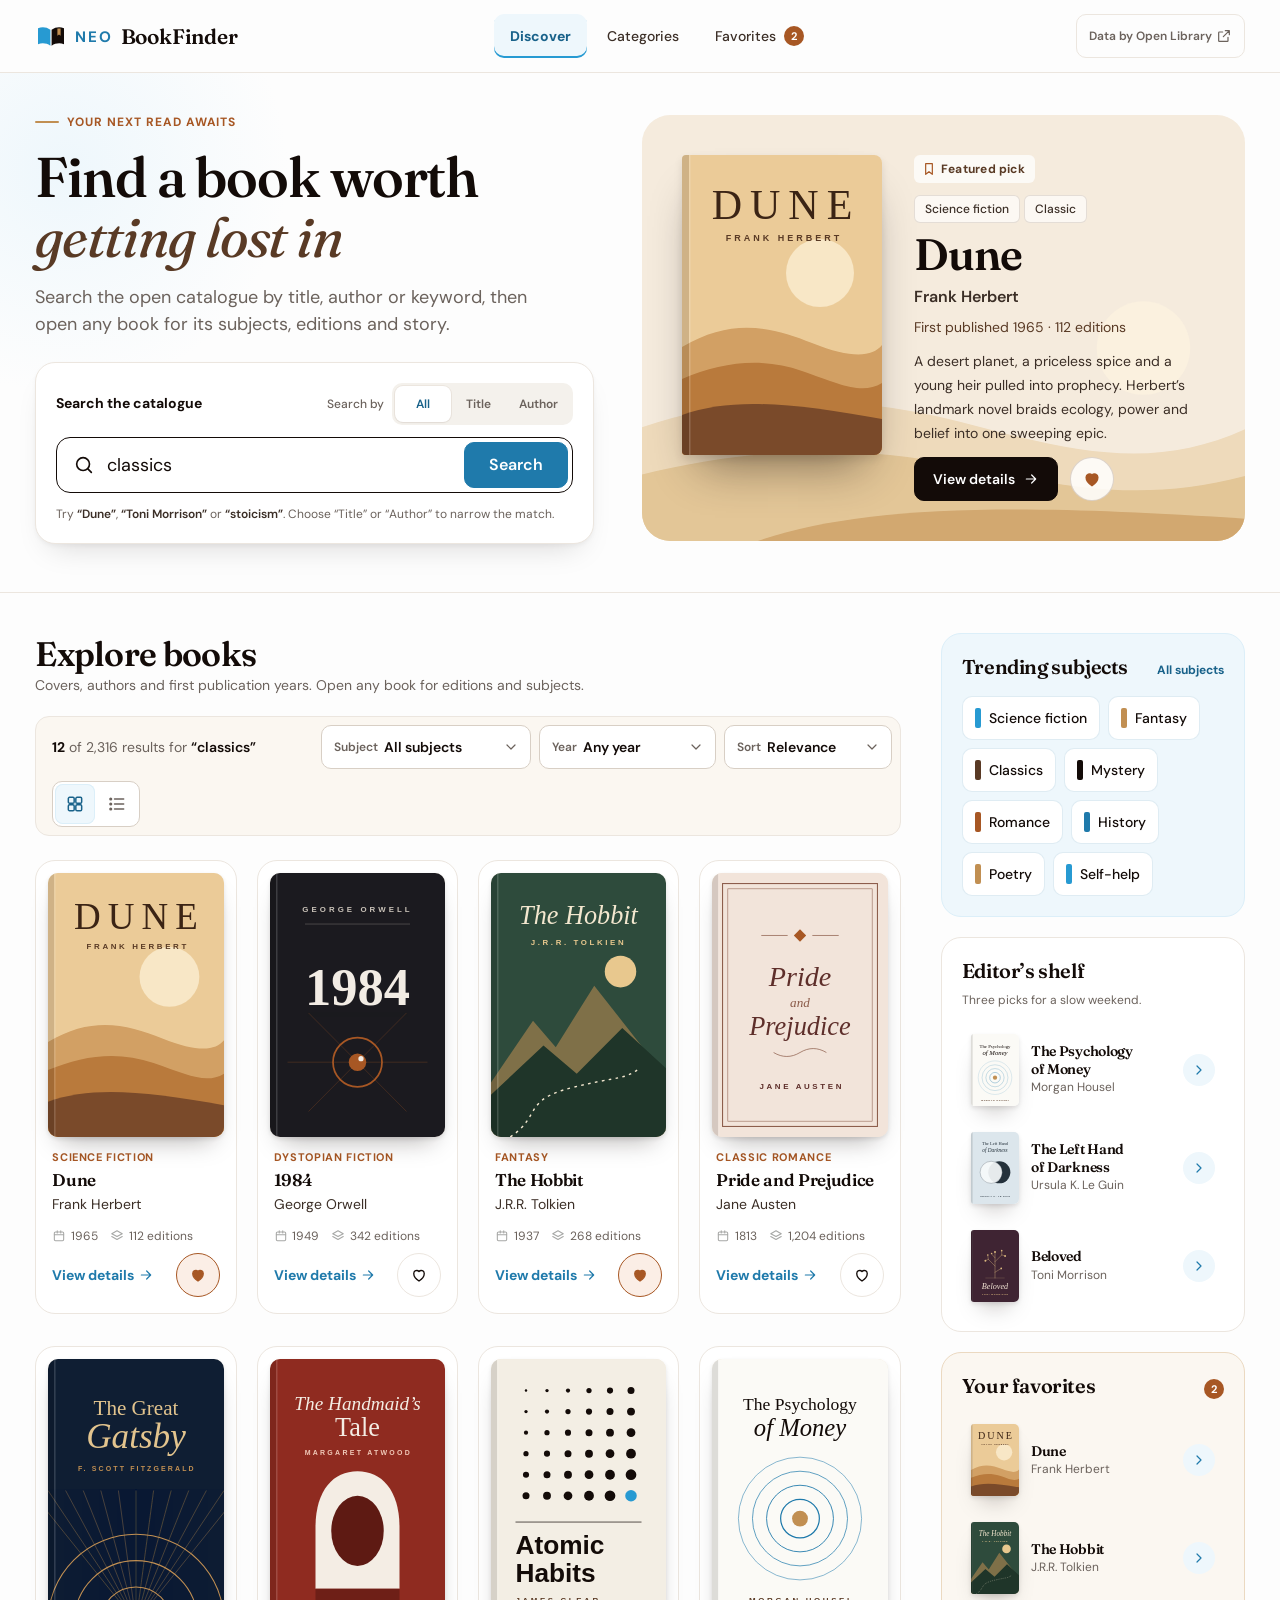
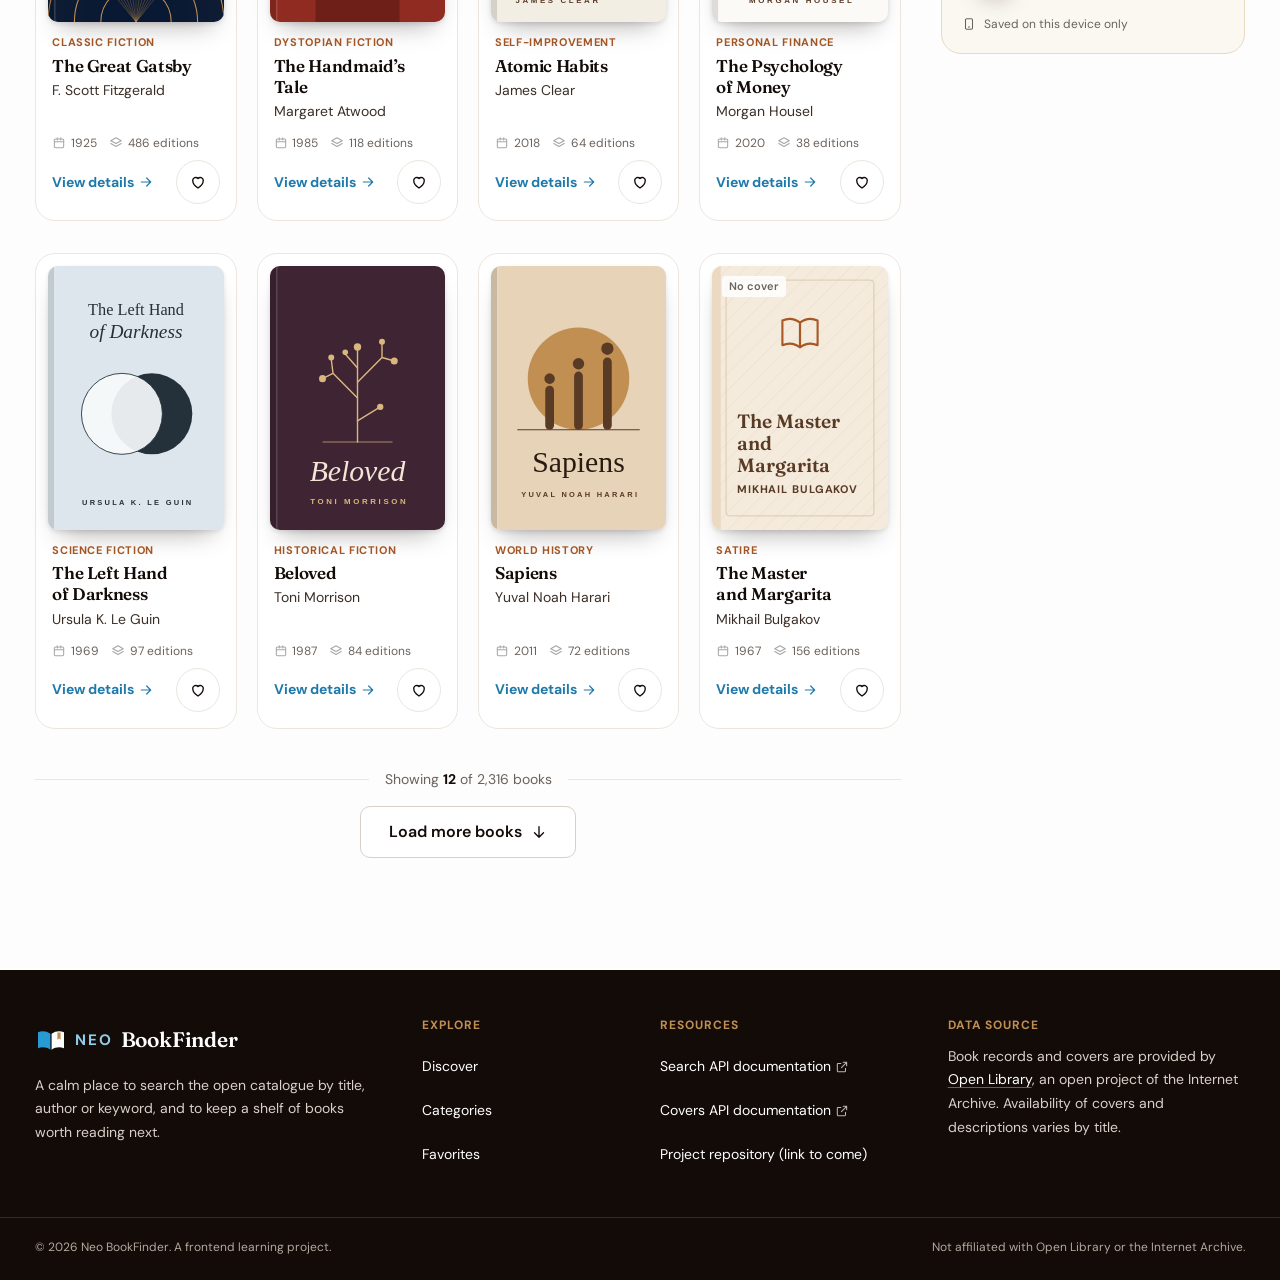
==== index.html @ 9b79792b "Add Phase 1 static UI: pages, design system and assets" ====
<!DOCTYPE html>
<html lang="en">
<head>
  <meta charset="utf-8">
  <meta name="viewport" content="width=device-width, initial-scale=1">
  <title>Neo BookFinder — Discover your next book</title>
  <meta name="description" content="Search the Open Library catalogue by title, author or keyword and explore book details, subjects and editions.">
  <meta name="theme-color" content="#FDFDFD">
  <link rel="icon" href="assets/favicon.svg" type="image/svg+xml">
  <link rel="preconnect" href="https://fonts.googleapis.com">
  <link rel="preconnect" href="https://fonts.gstatic.com" crossorigin>
  <link rel="stylesheet" href="https://fonts.googleapis.com/css2?family=DM+Sans:ital,opsz,wght@0,9..40,400..700;1,9..40,400&amp;family=Fraunces:ital,opsz,wght@0,9..144,400..700;1,9..144,400..600&amp;display=swap">
  <link rel="stylesheet" href="css/styles.css">
</head>
<body>
  <a class="skip-link" href="#main">Skip to main content</a>

  <header class="site-header">
    <div class="container site-header__inner">
      <a class="brand" href="index.html">
        <img class="brand__mark" src="assets/logo-mark.svg" alt="" width="32" height="32">
        <span class="brand__name"><span class="brand__neo">Neo</span> BookFinder</span>
      </a>
      <nav class="site-nav" aria-label="Primary">
        <ul class="site-nav__list" role="list">
          <li><a class="site-nav__link" href="index.html#discover" aria-current="page">Discover</a></li>
          <li><a class="site-nav__link" href="index.html#categories">Categories</a></li>
          <li><a class="site-nav__link" href="index.html#favorites">Favorites <span class="count-badge" aria-label="2 saved">2</span></a></li>
        </ul>
      </nav>
      <a class="header-link" href="https://openlibrary.org/" rel="noopener">
        <span class="header-link__short">Open Library</span><span class="header-link__long">Data by Open Library</span>
        <svg class="icon icon--sm" viewBox="0 0 24 24" aria-hidden="true" focusable="false"><path d="M14 4h6v6M20 4l-9 9"/><path d="M18 14v5a1 1 0 0 1-1 1H5a1 1 0 0 1-1-1V7a1 1 0 0 1 1-1h5"/></svg>
      </a>
    </div>
  </header>

  <main id="main">
    <!-- Hero: intro + SearchBar (left) and featured book (right) -->
    <section class="hero" aria-labelledby="hero-title">
      <div class="container hero__grid">
        <div class="hero__intro">
          <p class="eyebrow">Your next read awaits</p>
          <h1 class="hero__title" id="hero-title">Find a book worth <em>getting lost in</em></h1>
          <p class="hero__lede">Search the open catalogue by title, author or keyword, then open any book for its subjects, editions and story.</p>
        <!-- SearchBar · Phase 2: wrap in <form id="search-form"> and make the button type="submit" -->
        <div class="search" role="search" aria-label="Search books" id="search" data-component="search-bar">
          <div class="search__top">
            <label class="search__label" for="search-input">Search the catalogue</label>
            <fieldset class="segmented">
              <legend class="segmented__legend">Search by</legend>
              <div class="segmented__track">
                <input class="segmented__input" type="radio" id="search-mode-all" name="search-mode" value="all" checked><label class="segmented__option" for="search-mode-all">All</label>
                <input class="segmented__input" type="radio" id="search-mode-title" name="search-mode" value="title"><label class="segmented__option" for="search-mode-title">Title</label>
                <input class="segmented__input" type="radio" id="search-mode-author" name="search-mode" value="author"><label class="segmented__option" for="search-mode-author">Author</label>
              </div>
            </fieldset>
          </div>
          <div class="search__field">
            <div class="search__control">
              <svg class="search__icon icon" viewBox="0 0 24 24" aria-hidden="true" focusable="false"><circle cx="11" cy="11" r="7"/><path d="m20 20-3.5-3.5"/></svg>
              <input class="search__input" id="search-input" name="q" type="search" placeholder="Title, author or keyword" autocomplete="off" spellcheck="false" aria-describedby="search-help" value="classics">
            </div>
            <button class="btn btn--primary search__submit" id="search-button" type="button">Search</button>
          </div>
          <p class="search__help" id="search-help">Try <strong>“Dune”</strong>, <strong>“Toni Morrison”</strong> or <strong>“stoicism”</strong>. Choose “Title” or “Author” to narrow the match.</p>
        </div>
        </div>

        <article class="featured" aria-labelledby="featured-title">
          <div class="featured__art" aria-hidden="true"></div>
          <p class="featured__badge"><svg class="icon icon--sm" viewBox="0 0 24 24" aria-hidden="true" focusable="false"><path d="M7 4h10v16l-5-4-5 4z"/></svg>Featured pick</p>
          <div class="featured__cover">
            <img src="assets/covers/dune.svg" alt="Cover of Dune by Frank Herbert" width="200" height="300">
          </div>
          <div class="featured__head">
            <ul class="featured__tags" role="list" aria-label="Genres">
              <li class="tag">Science fiction</li>
              <li class="tag">Classic</li>
            </ul>
            <h2 class="featured__title" id="featured-title">Dune</h2>
            <p class="featured__author">Frank Herbert</p>
            <p class="featured__meta">First published 1965 · 112 editions</p>
          </div>
          <p class="featured__desc">A desert planet, a priceless spice and a young heir pulled into prophecy. Herbert’s landmark novel braids ecology, power and belief into one sweeping epic.</p>
          <div class="featured__actions">
            <a class="btn btn--dark" href="book-detail.html">View details<span class="visually-hidden">: Dune</span><svg class="icon icon--sm" viewBox="0 0 24 24" aria-hidden="true" focusable="false"><path d="M5 12h14M13 6l6 6-6 6"/></svg></a>
            <button class="icon-btn fav-btn" type="button" aria-pressed="true" aria-label="Save Dune to favorites"><svg class="icon" viewBox="0 0 24 24" aria-hidden="true" focusable="false"><path d="M12 20s-7-4.35-7-10a4 4 0 0 1 7-2.65A4 4 0 0 1 19 10c0 5.65-7 10-7 10z"/></svg></button>
          </div>
        </article>
      </div>
    </section>

    <!-- Discovery: ResultsGrid (main) + secondary panels (aside). Content below is static sample data. -->
    <section class="discover section" id="discover" aria-labelledby="results-title">
      <div class="container discover__layout">
        <div class="discover__main" id="results">
          <div class="section-head">
            <div>
              <h2 class="section-head__title" id="results-title">Explore books</h2>
              <p class="section-head__sub">Covers, authors and first publication years. Open any book for editions and subjects.</p>
            </div>
          </div>
        <div class="toolbar" role="group" aria-label="Refine results">
          <p class="toolbar__count" id="results-count"><strong>12</strong> of 2,316 results for <q>classics</q></p>
          <div class="toolbar__controls">
            <div class="select select--subject">
              <label class="select__label" for="results-subject">Subject</label>
              <select id="results-subject" name="subject">
                <option selected>All subjects</option>
                <option>Fiction</option>
                <option>Science fiction</option>
                <option>Fantasy</option>
                <option>Classics</option>
                <option>History</option>
                <option>Self-improvement</option>
              </select>
              <svg class="select__chevron icon" viewBox="0 0 24 24" aria-hidden="true" focusable="false"><path d="m6 9 6 6 6-6"/></svg>
            </div>
            <div class="select select--year">
              <label class="select__label" for="results-year">Year</label>
              <select id="results-year" name="year">
                <option selected>Any year</option>
                <option>Before 1900</option>
                <option>1900–1949</option>
                <option>1950–1999</option>
                <option>2000 onwards</option>
              </select>
              <svg class="select__chevron icon" viewBox="0 0 24 24" aria-hidden="true" focusable="false"><path d="m6 9 6 6 6-6"/></svg>
            </div>
            <div class="select select--sort">
              <label class="select__label" for="results-sort">Sort</label>
              <select id="results-sort" name="sort">
                <option selected>Relevance</option>
                <option>Newest first</option>
                <option>Oldest first</option>
                <option>Title A–Z</option>
                <option>Most editions</option>
              </select>
              <svg class="select__chevron icon" viewBox="0 0 24 24" aria-hidden="true" focusable="false"><path d="m6 9 6 6 6-6"/></svg>
            </div>
          </div>
          <div class="view-toggle" role="group" aria-label="Result layout">
            <button class="icon-btn" type="button" aria-pressed="true" aria-label="Grid view"><svg class="icon" viewBox="0 0 24 24" aria-hidden="true" focusable="false"><rect x="4" y="4" width="7" height="7" rx="1.5"/><rect x="13" y="4" width="7" height="7" rx="1.5"/><rect x="4" y="13" width="7" height="7" rx="1.5"/><rect x="13" y="13" width="7" height="7" rx="1.5"/></svg></button>
            <button class="icon-btn" type="button" aria-pressed="false" aria-label="List view"><svg class="icon" viewBox="0 0 24 24" aria-hidden="true" focusable="false"><path d="M9 6h11M9 12h11M9 18h11"/><circle cx="4.5" cy="6" r="1"/><circle cx="4.5" cy="12" r="1"/><circle cx="4.5" cy="18" r="1"/></svg></button>
          </div>
        </div>
          <p class="visually-hidden" id="results-status" role="status" aria-live="polite"></p>
          <ul class="book-grid" id="results-grid" role="list" aria-labelledby="results-title">
          <li>
            <article class="book-card" aria-labelledby="book-dune-title">
              <div class="book-card__cover">
                <img src="assets/covers/dune.svg" alt="Cover of Dune by Frank Herbert" width="200" height="300" loading="lazy" decoding="async">
              </div>
              <div class="book-card__body">
                <p class="book-card__subject">Science fiction</p>
                <h3 class="book-card__title" id="book-dune-title">Dune</h3>
                <p class="book-card__author">Frank Herbert</p>
                <dl class="book-card__meta">
                  <div><dt class="visually-hidden">First published</dt><dd><svg class="icon" viewBox="0 0 24 24" aria-hidden="true" focusable="false"><rect x="4" y="5" width="16" height="15" rx="2"/><path d="M4 10h16M9 3v4M15 3v4"/></svg>1965</dd></div>
                  <div><dt class="visually-hidden">Editions</dt><dd><svg class="icon" viewBox="0 0 24 24" aria-hidden="true" focusable="false"><path d="m12 3 9 5-9 5-9-5 9-5z"/><path d="m3 13 9 5 9-5"/></svg>112 editions</dd></div>
                </dl>
                <div class="book-card__actions">
                  <a class="book-card__link" href="book-detail.html">View details<span class="visually-hidden">: Dune</span><svg class="icon" viewBox="0 0 24 24" aria-hidden="true" focusable="false"><path d="M5 12h14M13 6l6 6-6 6"/></svg></a>
                  <button class="icon-btn fav-btn book-card__fav" type="button" aria-pressed="true" aria-label="Save Dune to favorites"><svg class="icon" viewBox="0 0 24 24" aria-hidden="true" focusable="false"><path d="M12 20s-7-4.35-7-10a4 4 0 0 1 7-2.65A4 4 0 0 1 19 10c0 5.65-7 10-7 10z"/></svg></button>
                </div>
              </div>
            </article>
          </li>
          <li>
            <article class="book-card" aria-labelledby="book-1984-title">
              <div class="book-card__cover">
                <img src="assets/covers/1984.svg" alt="Cover of 1984 by George Orwell" width="200" height="300" loading="lazy" decoding="async">
              </div>
              <div class="book-card__body">
                <p class="book-card__subject">Dystopian fiction</p>
                <h3 class="book-card__title" id="book-1984-title">1984</h3>
                <p class="book-card__author">George Orwell</p>
                <dl class="book-card__meta">
                  <div><dt class="visually-hidden">First published</dt><dd><svg class="icon" viewBox="0 0 24 24" aria-hidden="true" focusable="false"><rect x="4" y="5" width="16" height="15" rx="2"/><path d="M4 10h16M9 3v4M15 3v4"/></svg>1949</dd></div>
                  <div><dt class="visually-hidden">Editions</dt><dd><svg class="icon" viewBox="0 0 24 24" aria-hidden="true" focusable="false"><path d="m12 3 9 5-9 5-9-5 9-5z"/><path d="m3 13 9 5 9-5"/></svg>342 editions</dd></div>
                </dl>
                <div class="book-card__actions">
                  <a class="book-card__link" href="book-detail.html">View details<span class="visually-hidden">: 1984</span><svg class="icon" viewBox="0 0 24 24" aria-hidden="true" focusable="false"><path d="M5 12h14M13 6l6 6-6 6"/></svg></a>
                  <button class="icon-btn fav-btn book-card__fav" type="button" aria-pressed="false" aria-label="Save 1984 to favorites"><svg class="icon" viewBox="0 0 24 24" aria-hidden="true" focusable="false"><path d="M12 20s-7-4.35-7-10a4 4 0 0 1 7-2.65A4 4 0 0 1 19 10c0 5.65-7 10-7 10z"/></svg></button>
                </div>
              </div>
            </article>
          </li>
          <li>
            <article class="book-card" aria-labelledby="book-the-hobbit-title">
              <div class="book-card__cover">
                <img src="assets/covers/the-hobbit.svg" alt="Cover of The Hobbit by J.R.R. Tolkien" width="200" height="300" loading="lazy" decoding="async">
              </div>
              <div class="book-card__body">
                <p class="book-card__subject">Fantasy</p>
                <h3 class="book-card__title" id="book-the-hobbit-title">The Hobbit</h3>
                <p class="book-card__author">J.R.R. Tolkien</p>
                <dl class="book-card__meta">
                  <div><dt class="visually-hidden">First published</dt><dd><svg class="icon" viewBox="0 0 24 24" aria-hidden="true" focusable="false"><rect x="4" y="5" width="16" height="15" rx="2"/><path d="M4 10h16M9 3v4M15 3v4"/></svg>1937</dd></div>
                  <div><dt class="visually-hidden">Editions</dt><dd><svg class="icon" viewBox="0 0 24 24" aria-hidden="true" focusable="false"><path d="m12 3 9 5-9 5-9-5 9-5z"/><path d="m3 13 9 5 9-5"/></svg>268 editions</dd></div>
                </dl>
                <div class="book-card__actions">
                  <a class="book-card__link" href="book-detail.html">View details<span class="visually-hidden">: The Hobbit</span><svg class="icon" viewBox="0 0 24 24" aria-hidden="true" focusable="false"><path d="M5 12h14M13 6l6 6-6 6"/></svg></a>
                  <button class="icon-btn fav-btn book-card__fav" type="button" aria-pressed="true" aria-label="Save The Hobbit to favorites"><svg class="icon" viewBox="0 0 24 24" aria-hidden="true" focusable="false"><path d="M12 20s-7-4.35-7-10a4 4 0 0 1 7-2.65A4 4 0 0 1 19 10c0 5.65-7 10-7 10z"/></svg></button>
                </div>
              </div>
            </article>
          </li>
          <li>
            <article class="book-card" aria-labelledby="book-pride-and-prejudice-title">
              <div class="book-card__cover">
                <img src="assets/covers/pride-and-prejudice.svg" alt="Cover of Pride and Prejudice by Jane Austen" width="200" height="300" loading="lazy" decoding="async">
              </div>
              <div class="book-card__body">
                <p class="book-card__subject">Classic romance</p>
                <h3 class="book-card__title" id="book-pride-and-prejudice-title">Pride and Prejudice</h3>
                <p class="book-card__author">Jane Austen</p>
                <dl class="book-card__meta">
                  <div><dt class="visually-hidden">First published</dt><dd><svg class="icon" viewBox="0 0 24 24" aria-hidden="true" focusable="false"><rect x="4" y="5" width="16" height="15" rx="2"/><path d="M4 10h16M9 3v4M15 3v4"/></svg>1813</dd></div>
                  <div><dt class="visually-hidden">Editions</dt><dd><svg class="icon" viewBox="0 0 24 24" aria-hidden="true" focusable="false"><path d="m12 3 9 5-9 5-9-5 9-5z"/><path d="m3 13 9 5 9-5"/></svg>1,204 editions</dd></div>
                </dl>
                <div class="book-card__actions">
                  <a class="book-card__link" href="book-detail.html">View details<span class="visually-hidden">: Pride and Prejudice</span><svg class="icon" viewBox="0 0 24 24" aria-hidden="true" focusable="false"><path d="M5 12h14M13 6l6 6-6 6"/></svg></a>
                  <button class="icon-btn fav-btn book-card__fav" type="button" aria-pressed="false" aria-label="Save Pride and Prejudice to favorites"><svg class="icon" viewBox="0 0 24 24" aria-hidden="true" focusable="false"><path d="M12 20s-7-4.35-7-10a4 4 0 0 1 7-2.65A4 4 0 0 1 19 10c0 5.65-7 10-7 10z"/></svg></button>
                </div>
              </div>
            </article>
          </li>
          <li>
            <article class="book-card" aria-labelledby="book-the-great-gatsby-title">
              <div class="book-card__cover">
                <img src="assets/covers/the-great-gatsby.svg" alt="Cover of The Great Gatsby by F. Scott Fitzgerald" width="200" height="300" loading="lazy" decoding="async">
              </div>
              <div class="book-card__body">
                <p class="book-card__subject">Classic fiction</p>
                <h3 class="book-card__title" id="book-the-great-gatsby-title">The Great Gatsby</h3>
                <p class="book-card__author">F. Scott Fitzgerald</p>
                <dl class="book-card__meta">
                  <div><dt class="visually-hidden">First published</dt><dd><svg class="icon" viewBox="0 0 24 24" aria-hidden="true" focusable="false"><rect x="4" y="5" width="16" height="15" rx="2"/><path d="M4 10h16M9 3v4M15 3v4"/></svg>1925</dd></div>
                  <div><dt class="visually-hidden">Editions</dt><dd><svg class="icon" viewBox="0 0 24 24" aria-hidden="true" focusable="false"><path d="m12 3 9 5-9 5-9-5 9-5z"/><path d="m3 13 9 5 9-5"/></svg>486 editions</dd></div>
                </dl>
                <div class="book-card__actions">
                  <a class="book-card__link" href="book-detail.html">View details<span class="visually-hidden">: The Great Gatsby</span><svg class="icon" viewBox="0 0 24 24" aria-hidden="true" focusable="false"><path d="M5 12h14M13 6l6 6-6 6"/></svg></a>
                  <button class="icon-btn fav-btn book-card__fav" type="button" aria-pressed="false" aria-label="Save The Great Gatsby to favorites"><svg class="icon" viewBox="0 0 24 24" aria-hidden="true" focusable="false"><path d="M12 20s-7-4.35-7-10a4 4 0 0 1 7-2.65A4 4 0 0 1 19 10c0 5.65-7 10-7 10z"/></svg></button>
                </div>
              </div>
            </article>
          </li>
          <li>
            <article class="book-card" aria-labelledby="book-the-handmaids-tale-title">
              <div class="book-card__cover">
                <img src="assets/covers/the-handmaids-tale.svg" alt="Cover of The Handmaid’s Tale by Margaret Atwood" width="200" height="300" loading="lazy" decoding="async">
              </div>
              <div class="book-card__body">
                <p class="book-card__subject">Dystopian fiction</p>
                <h3 class="book-card__title" id="book-the-handmaids-tale-title">The Handmaid’s Tale</h3>
                <p class="book-card__author">Margaret Atwood</p>
                <dl class="book-card__meta">
                  <div><dt class="visually-hidden">First published</dt><dd><svg class="icon" viewBox="0 0 24 24" aria-hidden="true" focusable="false"><rect x="4" y="5" width="16" height="15" rx="2"/><path d="M4 10h16M9 3v4M15 3v4"/></svg>1985</dd></div>
                  <div><dt class="visually-hidden">Editions</dt><dd><svg class="icon" viewBox="0 0 24 24" aria-hidden="true" focusable="false"><path d="m12 3 9 5-9 5-9-5 9-5z"/><path d="m3 13 9 5 9-5"/></svg>118 editions</dd></div>
                </dl>
                <div class="book-card__actions">
                  <a class="book-card__link" href="book-detail.html">View details<span class="visually-hidden">: The Handmaid’s Tale</span><svg class="icon" viewBox="0 0 24 24" aria-hidden="true" focusable="false"><path d="M5 12h14M13 6l6 6-6 6"/></svg></a>
                  <button class="icon-btn fav-btn book-card__fav" type="button" aria-pressed="false" aria-label="Save The Handmaid’s Tale to favorites"><svg class="icon" viewBox="0 0 24 24" aria-hidden="true" focusable="false"><path d="M12 20s-7-4.35-7-10a4 4 0 0 1 7-2.65A4 4 0 0 1 19 10c0 5.65-7 10-7 10z"/></svg></button>
                </div>
              </div>
            </article>
          </li>
          <li>
            <article class="book-card" aria-labelledby="book-atomic-habits-title">
              <div class="book-card__cover">
                <img src="assets/covers/atomic-habits.svg" alt="Cover of Atomic Habits by James Clear" width="200" height="300" loading="lazy" decoding="async">
              </div>
              <div class="book-card__body">
                <p class="book-card__subject">Self-improvement</p>
                <h3 class="book-card__title" id="book-atomic-habits-title">Atomic Habits</h3>
                <p class="book-card__author">James Clear</p>
                <dl class="book-card__meta">
                  <div><dt class="visually-hidden">First published</dt><dd><svg class="icon" viewBox="0 0 24 24" aria-hidden="true" focusable="false"><rect x="4" y="5" width="16" height="15" rx="2"/><path d="M4 10h16M9 3v4M15 3v4"/></svg>2018</dd></div>
                  <div><dt class="visually-hidden">Editions</dt><dd><svg class="icon" viewBox="0 0 24 24" aria-hidden="true" focusable="false"><path d="m12 3 9 5-9 5-9-5 9-5z"/><path d="m3 13 9 5 9-5"/></svg>64 editions</dd></div>
                </dl>
                <div class="book-card__actions">
                  <a class="book-card__link" href="book-detail.html">View details<span class="visually-hidden">: Atomic Habits</span><svg class="icon" viewBox="0 0 24 24" aria-hidden="true" focusable="false"><path d="M5 12h14M13 6l6 6-6 6"/></svg></a>
                  <button class="icon-btn fav-btn book-card__fav" type="button" aria-pressed="false" aria-label="Save Atomic Habits to favorites"><svg class="icon" viewBox="0 0 24 24" aria-hidden="true" focusable="false"><path d="M12 20s-7-4.35-7-10a4 4 0 0 1 7-2.65A4 4 0 0 1 19 10c0 5.65-7 10-7 10z"/></svg></button>
                </div>
              </div>
            </article>
          </li>
          <li>
            <article class="book-card" aria-labelledby="book-the-psychology-of-money-title">
              <div class="book-card__cover">
                <img src="assets/covers/the-psychology-of-money.svg" alt="Cover of The Psychology of Money by Morgan Housel" width="200" height="300" loading="lazy" decoding="async">
              </div>
              <div class="book-card__body">
                <p class="book-card__subject">Personal finance</p>
                <h3 class="book-card__title" id="book-the-psychology-of-money-title">The Psychology of Money</h3>
                <p class="book-card__author">Morgan Housel</p>
                <dl class="book-card__meta">
                  <div><dt class="visually-hidden">First published</dt><dd><svg class="icon" viewBox="0 0 24 24" aria-hidden="true" focusable="false"><rect x="4" y="5" width="16" height="15" rx="2"/><path d="M4 10h16M9 3v4M15 3v4"/></svg>2020</dd></div>
                  <div><dt class="visually-hidden">Editions</dt><dd><svg class="icon" viewBox="0 0 24 24" aria-hidden="true" focusable="false"><path d="m12 3 9 5-9 5-9-5 9-5z"/><path d="m3 13 9 5 9-5"/></svg>38 editions</dd></div>
                </dl>
                <div class="book-card__actions">
                  <a class="book-card__link" href="book-detail.html">View details<span class="visually-hidden">: The Psychology of Money</span><svg class="icon" viewBox="0 0 24 24" aria-hidden="true" focusable="false"><path d="M5 12h14M13 6l6 6-6 6"/></svg></a>
                  <button class="icon-btn fav-btn book-card__fav" type="button" aria-pressed="false" aria-label="Save The Psychology of Money to favorites"><svg class="icon" viewBox="0 0 24 24" aria-hidden="true" focusable="false"><path d="M12 20s-7-4.35-7-10a4 4 0 0 1 7-2.65A4 4 0 0 1 19 10c0 5.65-7 10-7 10z"/></svg></button>
                </div>
              </div>
            </article>
          </li>
          <li>
            <article class="book-card" aria-labelledby="book-the-left-hand-of-darkness-title">
              <div class="book-card__cover">
                <img src="assets/covers/the-left-hand-of-darkness.svg" alt="Cover of The Left Hand of Darkness by Ursula K. Le Guin" width="200" height="300" loading="lazy" decoding="async">
              </div>
              <div class="book-card__body">
                <p class="book-card__subject">Science fiction</p>
                <h3 class="book-card__title" id="book-the-left-hand-of-darkness-title">The Left Hand of Darkness</h3>
                <p class="book-card__author">Ursula K. Le Guin</p>
                <dl class="book-card__meta">
                  <div><dt class="visually-hidden">First published</dt><dd><svg class="icon" viewBox="0 0 24 24" aria-hidden="true" focusable="false"><rect x="4" y="5" width="16" height="15" rx="2"/><path d="M4 10h16M9 3v4M15 3v4"/></svg>1969</dd></div>
                  <div><dt class="visually-hidden">Editions</dt><dd><svg class="icon" viewBox="0 0 24 24" aria-hidden="true" focusable="false"><path d="m12 3 9 5-9 5-9-5 9-5z"/><path d="m3 13 9 5 9-5"/></svg>97 editions</dd></div>
                </dl>
                <div class="book-card__actions">
                  <a class="book-card__link" href="book-detail.html">View details<span class="visually-hidden">: The Left Hand of Darkness</span><svg class="icon" viewBox="0 0 24 24" aria-hidden="true" focusable="false"><path d="M5 12h14M13 6l6 6-6 6"/></svg></a>
                  <button class="icon-btn fav-btn book-card__fav" type="button" aria-pressed="false" aria-label="Save The Left Hand of Darkness to favorites"><svg class="icon" viewBox="0 0 24 24" aria-hidden="true" focusable="false"><path d="M12 20s-7-4.35-7-10a4 4 0 0 1 7-2.65A4 4 0 0 1 19 10c0 5.65-7 10-7 10z"/></svg></button>
                </div>
              </div>
            </article>
          </li>
          <li>
            <article class="book-card" aria-labelledby="book-beloved-title">
              <div class="book-card__cover">
                <img src="assets/covers/beloved.svg" alt="Cover of Beloved by Toni Morrison" width="200" height="300" loading="lazy" decoding="async">
              </div>
              <div class="book-card__body">
                <p class="book-card__subject">Historical fiction</p>
                <h3 class="book-card__title" id="book-beloved-title">Beloved</h3>
                <p class="book-card__author">Toni Morrison</p>
                <dl class="book-card__meta">
                  <div><dt class="visually-hidden">First published</dt><dd><svg class="icon" viewBox="0 0 24 24" aria-hidden="true" focusable="false"><rect x="4" y="5" width="16" height="15" rx="2"/><path d="M4 10h16M9 3v4M15 3v4"/></svg>1987</dd></div>
                  <div><dt class="visually-hidden">Editions</dt><dd><svg class="icon" viewBox="0 0 24 24" aria-hidden="true" focusable="false"><path d="m12 3 9 5-9 5-9-5 9-5z"/><path d="m3 13 9 5 9-5"/></svg>84 editions</dd></div>
                </dl>
                <div class="book-card__actions">
                  <a class="book-card__link" href="book-detail.html">View details<span class="visually-hidden">: Beloved</span><svg class="icon" viewBox="0 0 24 24" aria-hidden="true" focusable="false"><path d="M5 12h14M13 6l6 6-6 6"/></svg></a>
                  <button class="icon-btn fav-btn book-card__fav" type="button" aria-pressed="false" aria-label="Save Beloved to favorites"><svg class="icon" viewBox="0 0 24 24" aria-hidden="true" focusable="false"><path d="M12 20s-7-4.35-7-10a4 4 0 0 1 7-2.65A4 4 0 0 1 19 10c0 5.65-7 10-7 10z"/></svg></button>
                </div>
              </div>
            </article>
          </li>
          <li>
            <article class="book-card" aria-labelledby="book-sapiens-title">
              <div class="book-card__cover">
                <img src="assets/covers/sapiens.svg" alt="Cover of Sapiens by Yuval Noah Harari" width="200" height="300" loading="lazy" decoding="async">
              </div>
              <div class="book-card__body">
                <p class="book-card__subject">World history</p>
                <h3 class="book-card__title" id="book-sapiens-title">Sapiens</h3>
                <p class="book-card__author">Yuval Noah Harari</p>
                <dl class="book-card__meta">
                  <div><dt class="visually-hidden">First published</dt><dd><svg class="icon" viewBox="0 0 24 24" aria-hidden="true" focusable="false"><rect x="4" y="5" width="16" height="15" rx="2"/><path d="M4 10h16M9 3v4M15 3v4"/></svg>2011</dd></div>
                  <div><dt class="visually-hidden">Editions</dt><dd><svg class="icon" viewBox="0 0 24 24" aria-hidden="true" focusable="false"><path d="m12 3 9 5-9 5-9-5 9-5z"/><path d="m3 13 9 5 9-5"/></svg>72 editions</dd></div>
                </dl>
                <div class="book-card__actions">
                  <a class="book-card__link" href="book-detail.html">View details<span class="visually-hidden">: Sapiens</span><svg class="icon" viewBox="0 0 24 24" aria-hidden="true" focusable="false"><path d="M5 12h14M13 6l6 6-6 6"/></svg></a>
                  <button class="icon-btn fav-btn book-card__fav" type="button" aria-pressed="false" aria-label="Save Sapiens to favorites"><svg class="icon" viewBox="0 0 24 24" aria-hidden="true" focusable="false"><path d="M12 20s-7-4.35-7-10a4 4 0 0 1 7-2.65A4 4 0 0 1 19 10c0 5.65-7 10-7 10z"/></svg></button>
                </div>
              </div>
            </article>
          </li>
          <li>
            <article class="book-card" aria-labelledby="book-the-master-and-margarita-title">
              <div class="book-card__cover book-card__cover--missing">
                <img src="assets/book-placeholder.svg" alt="No cover available for The Master and Margarita" width="200" height="300" loading="lazy" decoding="async">
                <div class="cover-fallback" aria-hidden="true">
                  <span class="cover-fallback__title">The Master and Margarita</span>
                  <span class="cover-fallback__author">Mikhail Bulgakov</span>
                </div>
                <span class="cover-fallback__note" aria-hidden="true">No cover</span>
              </div>
              <div class="book-card__body">
                <p class="book-card__subject">Satire</p>
                <h3 class="book-card__title" id="book-the-master-and-margarita-title">The Master and Margarita</h3>
                <p class="book-card__author">Mikhail Bulgakov</p>
                <dl class="book-card__meta">
                  <div><dt class="visually-hidden">First published</dt><dd><svg class="icon" viewBox="0 0 24 24" aria-hidden="true" focusable="false"><rect x="4" y="5" width="16" height="15" rx="2"/><path d="M4 10h16M9 3v4M15 3v4"/></svg>1967</dd></div>
                  <div><dt class="visually-hidden">Editions</dt><dd><svg class="icon" viewBox="0 0 24 24" aria-hidden="true" focusable="false"><path d="m12 3 9 5-9 5-9-5 9-5z"/><path d="m3 13 9 5 9-5"/></svg>156 editions</dd></div>
                </dl>
                <div class="book-card__actions">
                  <a class="book-card__link" href="book-detail.html">View details<span class="visually-hidden">: The Master and Margarita</span><svg class="icon" viewBox="0 0 24 24" aria-hidden="true" focusable="false"><path d="M5 12h14M13 6l6 6-6 6"/></svg></a>
                  <button class="icon-btn fav-btn book-card__fav" type="button" aria-pressed="false" aria-label="Save The Master and Margarita to favorites"><svg class="icon" viewBox="0 0 24 24" aria-hidden="true" focusable="false"><path d="M12 20s-7-4.35-7-10a4 4 0 0 1 7-2.65A4 4 0 0 1 19 10c0 5.65-7 10-7 10z"/></svg></button>
                </div>
              </div>
            </article>
          </li>
          </ul>
          <div class="load-more" id="load-more">
            <p class="load-more__count" id="load-more-count"><span>Showing <strong>12</strong> of 2,316 books</span></p>
            <button class="btn btn--lg load-more__btn" id="load-more-button" type="button">
              <span class="btn__label">Load more books</span>
              <svg class="btn__icon icon" viewBox="0 0 24 24" aria-hidden="true" focusable="false"><path d="M12 5v14M6 13l6 6 6-6"/></svg>
              <span class="spinner" aria-hidden="true"></span>
            </button>
          </div>
        </div>

        <aside class="discover__aside" aria-label="More ways to discover">
          <section class="panel panel--blue" id="categories" aria-labelledby="subjects-title">
            <div class="panel__head">
              <h2 class="panel__title" id="subjects-title">Trending subjects</h2>
              <a class="panel__more" href="#discover">All subjects</a>
            </div>
            <ul class="subject-list" role="list">
            <li><a class="subject-link" href="#discover"><span class="subject-link__spine" aria-hidden="true"></span>Science fiction</a></li>
            <li><a class="subject-link subject-link--gold" href="#discover"><span class="subject-link__spine" aria-hidden="true"></span>Fantasy</a></li>
            <li><a class="subject-link subject-link--brown" href="#discover"><span class="subject-link__spine" aria-hidden="true"></span>Classics</a></li>
            <li><a class="subject-link subject-link--ink" href="#discover"><span class="subject-link__spine" aria-hidden="true"></span>Mystery</a></li>
            <li><a class="subject-link subject-link--rust" href="#discover"><span class="subject-link__spine" aria-hidden="true"></span>Romance</a></li>
            <li><a class="subject-link subject-link--deep" href="#discover"><span class="subject-link__spine" aria-hidden="true"></span>History</a></li>
            <li><a class="subject-link subject-link--gold" href="#discover"><span class="subject-link__spine" aria-hidden="true"></span>Poetry</a></li>
            <li><a class="subject-link" href="#discover"><span class="subject-link__spine" aria-hidden="true"></span>Self-help</a></li>
            </ul>
          </section>

          <section class="panel" aria-labelledby="shelf-title">
            <div class="panel__head">
              <h2 class="panel__title" id="shelf-title">Editor’s shelf</h2>
            </div>
            <p class="panel__sub">Three picks for a slow weekend.</p>
            <ul class="shelf-list" role="list">
            <li class="shelf-item">
              <div class="shelf-item__cover"><img src="assets/covers/the-psychology-of-money.svg" alt="" width="48" height="72" loading="lazy"></div>
              <div>
                <h3 class="shelf-item__title"><a href="book-detail.html">The Psychology of Money</a></h3>
                <p class="shelf-item__author">Morgan Housel</p>
              </div>
              <span class="shelf-item__go" aria-hidden="true"><svg class="icon" viewBox="0 0 24 24" aria-hidden="true" focusable="false"><path d="m9 6 6 6-6 6"/></svg></span>
            </li>
            <li class="shelf-item">
              <div class="shelf-item__cover"><img src="assets/covers/the-left-hand-of-darkness.svg" alt="" width="48" height="72" loading="lazy"></div>
              <div>
                <h3 class="shelf-item__title"><a href="book-detail.html">The Left Hand of Darkness</a></h3>
                <p class="shelf-item__author">Ursula K. Le Guin</p>
              </div>
              <span class="shelf-item__go" aria-hidden="true"><svg class="icon" viewBox="0 0 24 24" aria-hidden="true" focusable="false"><path d="m9 6 6 6-6 6"/></svg></span>
            </li>
            <li class="shelf-item">
              <div class="shelf-item__cover"><img src="assets/covers/beloved.svg" alt="" width="48" height="72" loading="lazy"></div>
              <div>
                <h3 class="shelf-item__title"><a href="book-detail.html">Beloved</a></h3>
                <p class="shelf-item__author">Toni Morrison</p>
              </div>
              <span class="shelf-item__go" aria-hidden="true"><svg class="icon" viewBox="0 0 24 24" aria-hidden="true" focusable="false"><path d="m9 6 6 6-6 6"/></svg></span>
            </li>
            </ul>
          </section>

          <section class="panel panel--warm" id="favorites" aria-labelledby="favorites-title">
            <div class="panel__head">
              <h2 class="panel__title" id="favorites-title">Your favorites</h2>
              <span class="count-badge" aria-label="2 saved">2</span>
            </div>
            <ul class="shelf-list" role="list">
            <li class="shelf-item">
              <div class="shelf-item__cover"><img src="assets/covers/dune.svg" alt="" width="48" height="72" loading="lazy"></div>
              <div>
                <h3 class="shelf-item__title"><a href="book-detail.html">Dune</a></h3>
                <p class="shelf-item__author">Frank Herbert</p>
              </div>
              <span class="shelf-item__go" aria-hidden="true"><svg class="icon" viewBox="0 0 24 24" aria-hidden="true" focusable="false"><path d="m9 6 6 6-6 6"/></svg></span>
            </li>
            <li class="shelf-item">
              <div class="shelf-item__cover"><img src="assets/covers/the-hobbit.svg" alt="" width="48" height="72" loading="lazy"></div>
              <div>
                <h3 class="shelf-item__title"><a href="book-detail.html">The Hobbit</a></h3>
                <p class="shelf-item__author">J.R.R. Tolkien</p>
              </div>
              <span class="shelf-item__go" aria-hidden="true"><svg class="icon" viewBox="0 0 24 24" aria-hidden="true" focusable="false"><path d="m9 6 6 6-6 6"/></svg></span>
            </li>
            </ul>
            <p class="panel__note"><svg class="icon" viewBox="0 0 24 24" aria-hidden="true" focusable="false"><rect x="6" y="3" width="12" height="18" rx="2"/><path d="M11 17h2"/></svg>Saved on this device only</p>
          </section>
        </aside>
      </div>
    </section>
  </main>

  <footer class="site-footer">
    <div class="container site-footer__grid">
      <div class="site-footer__brand">
        <a class="brand" href="index.html">
          <img class="brand__mark" src="assets/logo-mark-light.svg" alt="" width="32" height="32">
          <span class="brand__name"><span class="brand__neo">Neo</span> BookFinder</span>
        </a>
        <p class="site-footer__desc">A calm place to search the open catalogue by title, author or keyword, and to keep a shelf of books worth reading next.</p>
      </div>
      <nav aria-labelledby="footer-explore">
        <h2 class="site-footer__heading" id="footer-explore">Explore</h2>
        <ul class="site-footer__links" role="list">
          <li><a href="index.html#discover">Discover</a></li>
          <li><a href="index.html#categories">Categories</a></li>
          <li><a href="index.html#favorites">Favorites</a></li>
        </ul>
      </nav>
      <nav aria-labelledby="footer-resources">
        <h2 class="site-footer__heading" id="footer-resources">Resources</h2>
        <ul class="site-footer__links" role="list">
          <li><a href="https://openlibrary.org/dev/docs/api/search" rel="noopener">Search API documentation <svg class="icon" viewBox="0 0 24 24" aria-hidden="true" focusable="false"><path d="M14 4h6v6M20 4l-9 9"/><path d="M18 14v5a1 1 0 0 1-1 1H5a1 1 0 0 1-1-1V7a1 1 0 0 1 1-1h5"/></svg></a></li>
          <li><a href="https://openlibrary.org/dev/docs/api/covers" rel="noopener">Covers API documentation <svg class="icon" viewBox="0 0 24 24" aria-hidden="true" focusable="false"><path d="M14 4h6v6M20 4l-9 9"/><path d="M18 14v5a1 1 0 0 1-1 1H5a1 1 0 0 1-1-1V7a1 1 0 0 1 1-1h5"/></svg></a></li>
          <li><a href="#" data-placeholder="repository-url">Project repository (link to come)</a></li>
        </ul>
      </nav>
      <div class="site-footer__attr">
        <h2 class="site-footer__heading">Data source</h2>
        <p>Book records and covers are provided by <a href="https://openlibrary.org/" rel="noopener">Open Library</a>, an open project of the Internet Archive. Availability of covers and descriptions varies by title.</p>
      </div>
    </div>
    <div class="container site-footer__bottom">
      <p>&copy; 2026 Neo BookFinder. A frontend learning project.</p>
      <p>Not affiliated with Open Library or the Internet Archive.</p>
    </div>
  </footer>
</body>
</html>
---- css/styles.css ----
/* ==========================================================================
   Neo BookFinder — Phase 1 static UI
   Mobile-first. Breakpoints: 480 / 640 / 768 / 1024 / 1280 (px, min-width).
   Sections: 1 Tokens · 2 Base · 3 Layout · 4 Buttons & icons · 5 Header
             6 Hero & featured · 7 SearchBar · 8 Toolbar · 9 ResultsGrid & BookCard
             10 Aside panels · 11 Load more · 12 Footer · 13 DetailView
             14 UI states · 15 State showcase page · 16 Motion preferences
   ========================================================================== */

/* 1. Tokens ---------------------------------------------------------------- */
:root {
  color-scheme: light;

  /* Brand palette (from the reference) */
  --canvas: #FDFDFD;
  --ink: #130B08;
  --blue-500: #279AD2;          /* brand sky blue: focus rings, icons, accents */
  --blue-600: #2487B8;          /* deep blue: large fills, hover tints */
  --brown-700: #593A25;
  --gold-400: #C18F52;          /* decorative only (3.8:1 on white) */
  --rust-600: #A75724;          /* small accent text (5.2:1 on white) */
  --grey-400: #A7A8A6;          /* borders / disabled only (not body text) */

  /* Accessible extensions */
  --blue-700: #1F7AAB;          /* primary buttons & links: 4.7:1 with white */
  --blue-800: #19628A;          /* hover / pressed */
  --blue-100: #DCEFF9;
  --blue-50: #EEF7FC;
  --beige-50: #FBF7F1;
  --beige-100: #F5EBDD;
  --beige-200: #EBD9C1;
  --gold-100: #F4E6D2;
  --rust-50: #FBEEE6;
  --danger-600: #A33A1F;
  --danger-50: #FCEFEA;

  /* Semantic roles */
  --color-bg: var(--canvas);
  --color-surface: #FFFFFF;
  --color-surface-warm: var(--beige-50);
  --color-text: var(--ink);
  --color-text-soft: #3B2E26;
  --color-text-muted: #6B625C;  /* 5.8:1 on canvas */
  --color-line: #ECE6DF;
  --color-line-strong: #D8CFC5;
  --color-link: var(--blue-700);
  --color-focus: var(--blue-500);

  /* Typography */
  --font-serif: "Fraunces", "Iowan Old Style", "Palatino Linotype", Georgia, "Times New Roman", serif;
  --font-sans: "DM Sans", system-ui, -apple-system, "Segoe UI", Roboto, "Helvetica Neue", Arial, sans-serif;

  --text-2xs: 0.6875rem;  /* 11 */
  --text-xs: 0.75rem;     /* 12 */
  --text-sm: 0.875rem;    /* 14 */
  --text-base: 1rem;      /* 16 */
  --text-md: 1.125rem;    /* 18 */
  --text-lg: 1.25rem;     /* 20 */
  --text-xl: clamp(1.375rem, 1.2rem + 0.6vw, 1.625rem);
  --text-2xl: clamp(1.625rem, 1.35rem + 1vw, 2.125rem);
  --text-3xl: clamp(2rem, 1.6rem + 1.6vw, 2.75rem);
  --text-4xl: clamp(2.25rem, 1.7rem + 2.4vw, 3.5rem);

  --leading-tight: 1.08;
  --leading-snug: 1.25;
  --leading-normal: 1.5;
  --leading-relaxed: 1.7;

  --tracking-wide: 0.08em;
  --tracking-tight: -0.02em;

  /* Spacing (4px base) */
  --space-1: 0.25rem;
  --space-2: 0.5rem;
  --space-3: 0.75rem;
  --space-4: 1rem;
  --space-5: 1.25rem;
  --space-6: 1.5rem;
  --space-8: 2rem;
  --space-10: 2.5rem;
  --space-12: 3rem;
  --space-16: 4rem;
  --space-20: 5rem;

  /* Radii */
  --radius-xs: 6px;
  --radius-sm: 10px;
  --radius-md: 14px;
  --radius-lg: 20px;
  --radius-xl: 28px;
  --radius-full: 999px;

  /* Shadows (restrained, warm) */
  --shadow-xs: 0 1px 2px rgb(19 11 8 / 0.05);
  --shadow-sm: 0 1px 2px rgb(19 11 8 / 0.04), 0 4px 12px -4px rgb(19 11 8 / 0.08);
  --shadow-md: 0 2px 4px rgb(19 11 8 / 0.04), 0 16px 32px -16px rgb(19 11 8 / 0.18);
  --shadow-cover: 0 2px 4px rgb(19 11 8 / 0.10), 0 14px 24px -12px rgb(19 11 8 / 0.35);
  --shadow-cover-lg: 0 4px 8px rgb(19 11 8 / 0.10), 0 28px 44px -18px rgb(19 11 8 / 0.45);
  --ring: 0 0 0 3px var(--color-bg), 0 0 0 5px var(--color-focus);

  /* Motion */
  --ease-out: cubic-bezier(0.2, 0.7, 0.2, 1);
  --duration-fast: 120ms;
  --duration: 200ms;
  --duration-slow: 320ms;

  /* Layout */
  --container: 80rem;           /* 1280 */
  --container-narrow: 62rem;
  --gutter: clamp(1rem, 0.6rem + 2vw, 2.5rem);
  --header-height: 4.5rem;
  --tap: 2.75rem;               /* 44px minimum touch target */
  --cover-ratio: 2 / 3;
}

/* 2. Base ------------------------------------------------------------------ */
*,
*::before,
*::after { box-sizing: border-box; }

html {
  -webkit-text-size-adjust: 100%;
  text-size-adjust: 100%;
  scroll-behavior: smooth;
}

body {
  margin: 0;
  min-height: 100vh;
  background: var(--color-bg);
  color: var(--color-text);
  font-family: var(--font-sans);
  font-size: var(--text-base);
  line-height: var(--leading-normal);
  -webkit-font-smoothing: antialiased;
  text-rendering: optimizeLegibility;
  overflow-x: clip;
}

img,
svg { display: block; max-width: 100%; }
img { height: auto; }

h1, h2, h3, h4, p, ul, ol, dl, dd, figure, blockquote { margin: 0; }
ul[role="list"], ol[role="list"] { list-style: none; padding: 0; }

h1, h2, h3 {
  font-family: var(--font-serif);
  font-weight: 600;
  line-height: var(--leading-snug);
  letter-spacing: var(--tracking-tight);
  font-optical-sizing: auto;
  text-wrap: balance;
}
h4 { font-size: var(--text-base); font-weight: 600; }
p { text-wrap: pretty; }

a { color: var(--color-link); text-underline-offset: 0.2em; text-decoration-thickness: 1px; }
a:hover { color: var(--blue-800); }

button, input, select, textarea { font: inherit; color: inherit; }
button { cursor: pointer; }
button:disabled { cursor: not-allowed; }

:focus-visible { outline: 3px solid var(--color-focus); outline-offset: 2px; }
:focus:not(:focus-visible) { outline: none; }

::selection { background: var(--blue-100); color: var(--ink); }

.visually-hidden {
  position: absolute !important;
  width: 1px; height: 1px;
  padding: 0; margin: -1px;
  overflow: hidden; clip: rect(0 0 0 0);
  white-space: nowrap; border: 0;
}

.skip-link {
  position: absolute;
  top: var(--space-3); left: var(--space-3);
  z-index: 100;
  padding: var(--space-3) var(--space-4);
  border-radius: var(--radius-sm);
  background: var(--ink);
  color: #fff;
  font-weight: 600;
  text-decoration: none;
  transform: translateY(-160%);
  transition: transform var(--duration) var(--ease-out);
}
.skip-link:focus-visible { transform: none; color: #fff; }

/* 3. Layout ---------------------------------------------------------------- */
.container {
  width: 100%;
  max-width: calc(var(--container) + var(--gutter) * 2);
  margin-inline: auto;
  padding-inline: var(--gutter);
}
.container--narrow { max-width: calc(var(--container-narrow) + var(--gutter) * 2); }

.section { padding-block: var(--space-12); }

.eyebrow {
  display: inline-flex;
  align-items: center;
  gap: var(--space-2);
  color: var(--rust-600);
  font-size: var(--text-xs);
  font-weight: 700;
  letter-spacing: var(--tracking-wide);
  text-transform: uppercase;
}
.eyebrow::before {
  content: "";
  width: 1.5rem; height: 2px;
  border-radius: 2px;
  background: var(--gold-400);
}
.eyebrow--plain::before { display: none; }

.section-head {
  display: flex;
  flex-wrap: wrap;
  align-items: end;
  justify-content: space-between;
  gap: var(--space-2) var(--space-6);
  margin-bottom: var(--space-5);
}
.section-head__title { font-size: var(--text-2xl); }
.section-head__sub { color: var(--color-text-muted); font-size: var(--text-sm); }

/* 4. Buttons & icons --------------------------------------------------------- */
.icon {
  width: 1.25rem; height: 1.25rem;
  flex: none;
  fill: none;
  stroke: currentColor;
  stroke-width: 1.8;
  stroke-linecap: round;
  stroke-linejoin: round;
}
.icon--sm { width: 1rem; height: 1rem; }
.icon--lg { width: 1.5rem; height: 1.5rem; }

.btn {
  --btn-bg: var(--color-surface);
  --btn-fg: var(--ink);
  --btn-border: var(--color-line-strong);
  display: inline-flex;
  align-items: center;
  justify-content: center;
  gap: var(--space-2);
  min-height: var(--tap);
  padding: 0.625rem 1.125rem;
  border: 1px solid var(--btn-border);
  border-radius: var(--radius-sm);
  background: var(--btn-bg);
  color: var(--btn-fg);
  font-size: var(--text-sm);
  font-weight: 600;
  line-height: 1.2;
  text-decoration: none;
  white-space: nowrap;
  transition: background-color var(--duration) var(--ease-out),
              border-color var(--duration) var(--ease-out),
              color var(--duration) var(--ease-out),
              box-shadow var(--duration) var(--ease-out),
              transform var(--duration-fast) var(--ease-out);
}
.btn:hover { --btn-border: var(--ink); color: var(--btn-fg); }
.btn:active { transform: translateY(1px); }
.btn:focus-visible { outline: none; box-shadow: var(--ring); }

.btn--primary {
  --btn-bg: var(--blue-700);
  --btn-fg: #fff;
  --btn-border: var(--blue-700);
}
.btn--primary:hover { --btn-bg: var(--blue-800); --btn-border: var(--blue-800); }

.btn--dark {
  --btn-bg: var(--ink);
  --btn-fg: #fff;
  --btn-border: var(--ink);
}
.btn--dark:hover { --btn-bg: var(--brown-700); --btn-border: var(--brown-700); }

.btn--ghost {
  --btn-bg: transparent;
  --btn-border: transparent;
  --btn-fg: var(--color-link);
  padding-inline: var(--space-3);
}
.btn--ghost:hover { --btn-bg: var(--blue-50); --btn-border: transparent; --btn-fg: var(--blue-800); }

.btn--lg { min-height: 3.25rem; padding-inline: 1.5rem; font-size: var(--text-base); }
.btn--block { width: 100%; }

.btn:disabled,
.btn[aria-disabled="true"] {
  --btn-bg: #F1EEEA;
  --btn-fg: #8C847E;
  --btn-border: #E4DED7;
  box-shadow: none;
  transform: none;
  cursor: not-allowed;
}

/* Loading modifier: add .is-loading + aria-busy="true" + disabled in Phase 2 */
.btn.is-loading { position: relative; cursor: progress; }
.btn.is-loading:disabled {             /* stays "active-looking" so it reads as busy, not unavailable */
  --btn-bg: var(--color-surface);
  --btn-fg: var(--color-text-soft);
  --btn-border: var(--color-line-strong);
  cursor: progress;
}
.btn.is-loading .spinner { color: var(--blue-700); }
.btn .spinner { display: none; }
.btn.is-loading .spinner { display: block; }
.btn.is-loading .btn__icon { display: none; }

.spinner {
  width: 1rem; height: 1rem;
  flex: none;
  border: 2px solid currentColor;
  border-right-color: transparent;
  border-radius: 50%;
  animation: spin 800ms linear infinite;
}
@keyframes spin { to { transform: rotate(360deg); } }

/* Round icon button (favorites, view toggle, close) */
.icon-btn {
  display: inline-grid;
  place-items: center;
  width: var(--tap);
  height: var(--tap);
  padding: 0;
  border: 1px solid var(--color-line-strong);
  border-radius: 50%;
  background: var(--color-surface);
  color: var(--ink);
  transition: background-color var(--duration) var(--ease-out),
              border-color var(--duration) var(--ease-out),
              color var(--duration) var(--ease-out),
              transform var(--duration-fast) var(--ease-out);
}
.icon-btn:hover { border-color: var(--ink); }
.icon-btn:active { transform: scale(0.95); }
.icon-btn:focus-visible { outline: none; box-shadow: var(--ring); }

/* Favorite toggle: pressed state uses fill + label change, not color alone */
.fav-btn[aria-pressed="true"] { color: var(--rust-600); border-color: var(--rust-600); background: var(--rust-50); }
.fav-btn[aria-pressed="true"] .icon { fill: currentColor; }

.tag {
  display: inline-flex;
  align-items: center;
  min-height: 1.75rem;
  padding: 0.25rem 0.625rem;
  border: 1px solid var(--color-line);
  border-radius: var(--radius-xs);
  background: var(--color-surface-warm);
  color: var(--color-text-soft);
  font-size: var(--text-xs);
  font-weight: 500;
  line-height: 1.2;
  text-decoration: none;
}
a.tag { min-height: 2.25rem; padding-inline: 0.75rem; font-size: var(--text-sm); }
a.tag:hover { border-color: var(--brown-700); color: var(--ink); }
a.tag:focus-visible { outline: none; box-shadow: var(--ring); }
@media (max-width: 767px), (pointer: coarse) {
  a.tag { min-height: var(--tap); }
}
.tag--on-dark { border-color: rgb(255 255 255 / 0.35); background: rgb(255 255 255 / 0.18); color: #fff; }

/* 5. Header ---------------------------------------------------------------- */
.site-header {
  position: relative;
  z-index: 10;
  border-bottom: 1px solid var(--color-line);
  background: rgb(253 253 253 / 0.96);
}
.site-header__inner {
  display: grid;
  grid-template-columns: 1fr auto;
  grid-template-areas: "brand extra" "nav nav";
  align-items: center;
  gap: var(--space-3) var(--space-6);
  padding-block: var(--space-3);
}

.brand {
  grid-area: brand;
  display: inline-flex;
  align-items: center;
  gap: var(--space-2);
  min-height: var(--tap);
  color: var(--ink);
  text-decoration: none;
  border-radius: var(--radius-xs);
}
.brand:hover { color: var(--ink); }
.brand__mark { width: 2rem; height: 2rem; }
.brand__name {
  font-family: var(--font-serif);
  font-size: 1.3125rem;
  font-weight: 600;
  letter-spacing: -0.01em;
  line-height: 1;
  white-space: nowrap;
}
.brand__neo {
  margin-right: 0.15em;
  font-family: var(--font-sans);
  font-size: 0.72em;
  font-weight: 700;
  letter-spacing: 0.14em;
  text-transform: uppercase;
  color: var(--blue-700);
  vertical-align: 0.12em;
}

.site-nav { grid-area: nav; }
.site-nav__list {
  display: grid;
  grid-template-columns: repeat(3, 1fr);
  gap: var(--space-1);
  padding: var(--space-1);
  border-radius: var(--radius-md);
  background: #F4F1EC;
}
.site-nav__link {
  display: flex;
  align-items: center;
  justify-content: center;
  gap: var(--space-2);
  min-height: var(--tap);
  padding: var(--space-2) var(--space-3);
  border-radius: var(--radius-sm);
  color: var(--color-text-soft);
  font-size: var(--text-sm);
  font-weight: 500;
  text-decoration: none;
  transition: background-color var(--duration) var(--ease-out), color var(--duration) var(--ease-out);
}
.site-nav__link:hover { color: var(--ink); background: rgb(255 255 255 / 0.7); }
.site-nav__link[aria-current] {
  background: var(--color-surface);
  color: var(--blue-800);
  font-weight: 700;
  box-shadow: var(--shadow-xs), inset 0 -2px 0 var(--blue-500);
}
.site-nav__link:focus-visible { outline: none; box-shadow: var(--ring); }

.count-badge {
  display: inline-grid;
  place-items: center;
  min-width: 1.25rem;
  height: 1.25rem;
  padding-inline: 0.3rem;
  border-radius: var(--radius-full);
  background: var(--rust-600);
  color: #fff;
  font-size: var(--text-2xs);
  font-weight: 700;
  line-height: 1;
}

.header-link {
  grid-area: extra;
  display: inline-flex;
  align-items: center;
  gap: var(--space-1);
  min-height: var(--tap);
  padding-inline: var(--space-2);
  border-radius: var(--radius-sm);
  color: var(--color-text-muted);
  font-size: var(--text-xs);
  font-weight: 600;
  text-decoration: none;
}
.header-link:hover { color: var(--ink); }
.header-link__long { display: none; }

/* 6. Hero & featured book ---------------------------------------------------- */
.hero {
  position: relative;
  padding-block: var(--space-8) var(--space-10);
  overflow: hidden;
}
.hero::before {                    /* soft decorative shape behind the intro */
  content: "";
  position: absolute;
  top: -8rem; left: -10rem;
  width: 28rem; height: 28rem;
  border-radius: 50%;
  background: radial-gradient(closest-side, var(--blue-50), transparent);
  pointer-events: none;
}
.hero__grid {
  position: relative;
  display: grid;
  gap: var(--space-8);
}
.hero__intro { display: grid; gap: var(--space-4); align-content: start; }
.hero__title {
  font-size: var(--text-4xl);
  line-height: var(--leading-tight);
  font-weight: 560;
  max-width: 15ch;
}
.hero__title em { font-style: italic; font-weight: 440; color: var(--brown-700); }
.hero__lede {
  max-width: 44ch;
  color: var(--color-text-muted);
  font-size: var(--text-md);
}
.hero__lede + .search { margin-top: var(--space-2); }

.featured {
  position: relative;
  isolation: isolate;
  display: grid;
  grid-template-columns: 7rem 1fr;
  grid-template-areas:
    "badge badge"
    "cover head"
    "desc desc"
    "actions actions";
  gap: var(--space-4) var(--space-5);
  align-items: start;
  padding: var(--space-5);
  border-radius: var(--radius-xl);
  background: var(--beige-100);
  overflow: hidden;
}
.featured__art {                   /* decorative dunes + sun */
  position: absolute;
  inset: auto 0 0 0;
  z-index: -1;
  height: 62%;
  background: url("../assets/decor-dunes.svg") right bottom / cover no-repeat;
  pointer-events: none;
}
.featured__badge {
  grid-area: badge;
  justify-self: start;
  display: inline-flex;
  align-items: center;
  gap: var(--space-1);
  padding: 0.3rem 0.6rem 0.3rem 0.45rem;
  border-radius: var(--radius-xs);
  background: rgb(255 255 255 / 0.75);
  color: var(--brown-700);
  font-size: var(--text-xs);
  font-weight: 700;
  letter-spacing: 0.02em;
}
.featured__badge .icon { color: var(--rust-600); }
.featured__cover {
  grid-area: cover;
  aspect-ratio: var(--cover-ratio);
  border-radius: 4px 8px 8px 4px;
  overflow: hidden;
  box-shadow: var(--shadow-cover-lg);
}
.featured__cover img { width: 100%; height: 100%; object-fit: cover; }
.featured__head { grid-area: head; display: grid; gap: var(--space-2); align-content: center; min-height: 100%; }
.featured__tags { display: flex; flex-wrap: wrap; gap: var(--space-1); }
.featured__tags .tag { background: rgb(255 255 255 / 0.65); border-color: rgb(89 58 37 / 0.14); }
.featured__title { font-size: var(--text-3xl); line-height: 1.05; }
.featured__author { font-weight: 600; color: var(--color-text-soft); }
.featured__meta { color: var(--brown-700); font-size: var(--text-sm); }
.featured__desc {
  grid-area: desc;
  max-width: 46ch;
  color: var(--color-text-soft);
  font-size: var(--text-sm);
  line-height: var(--leading-relaxed);
}
.featured__actions { grid-area: actions; display: flex; flex-wrap: wrap; align-items: center; gap: var(--space-3); }
.featured__actions .icon-btn { background: rgb(255 255 255 / 0.85); border-color: rgb(89 58 37 / 0.2); }

/* 7. SearchBar ------------------------------------------------------------- */
.search {
  display: grid;
  gap: var(--space-3);
  padding: var(--space-4);
  border: 1px solid var(--color-line);
  border-radius: var(--radius-lg);
  background: var(--color-surface);
  box-shadow: var(--shadow-md);
}
.search__top {
  display: flex;
  flex-wrap: wrap;
  align-items: center;
  justify-content: space-between;
  gap: var(--space-2) var(--space-4);
}
.search__label { font-size: var(--text-sm); font-weight: 700; }

/* Search-mode segmented control (native radios, no JS needed) */
.segmented {
  display: inline-flex;
  align-items: center;
  gap: var(--space-2);
  margin: 0;
  padding: 0;
  border: 0;
  min-inline-size: 0;
}
.segmented__legend {
  float: left;
  padding: 0;
  color: var(--color-text-muted);
  font-size: var(--text-xs);
  font-weight: 500;
}
.segmented__track {
  display: inline-flex;
  padding: 3px;
  border-radius: var(--radius-sm);
  background: #F4F1EC;
}
.segmented__input { position: absolute; opacity: 0; width: 1px; height: 1px; pointer-events: none; }
.segmented__option {
  display: inline-grid;
  place-items: center;
  min-width: 3.5rem;
  min-height: 2.25rem;
  padding: 0 0.75rem;
  border-radius: 8px;
  color: var(--color-text-muted);
  font-size: var(--text-xs);
  font-weight: 600;
  cursor: pointer;
  transition: background-color var(--duration) var(--ease-out), color var(--duration) var(--ease-out);
}
.segmented__option:hover { color: var(--ink); }
.segmented__input:checked + .segmented__option {
  background: var(--color-surface);
  color: var(--blue-800);
  box-shadow: var(--shadow-xs), 0 0 0 1px var(--color-line);
}
.segmented__input:focus-visible + .segmented__option { box-shadow: var(--ring); }
.segmented__input:disabled + .segmented__option { cursor: not-allowed; opacity: 0.55; }

.search__field { position: relative; display: grid; gap: var(--space-2); }
.search__control {
  position: relative;
  display: flex;
  align-items: center;
  min-height: 3.5rem;
  border: 1.5px solid var(--color-line-strong);
  border-radius: var(--radius-md);
  background: var(--color-surface);
  transition: border-color var(--duration) var(--ease-out), box-shadow var(--duration) var(--ease-out), background-color var(--duration) var(--ease-out);
}
.search__icon {
  position: absolute;
  left: 1rem;
  width: 1.375rem; height: 1.375rem;
  color: var(--color-text-muted);
  pointer-events: none;
  transition: color var(--duration) var(--ease-out);
}
.search__input {
  width: 100%;
  min-width: 0;
  height: 100%;
  min-height: 3.25rem;
  padding: 0 1rem 0 3.1rem;
  border: 0;
  border-radius: inherit;
  background: transparent;
  font-size: var(--text-md);
  outline: none;
}
.search__input::placeholder { color: #736B64; opacity: 1; }
.search__input::-webkit-search-cancel-button { -webkit-appearance: none; appearance: none; }

/* States: hover · focus · filled · disabled */
.search__control:hover,
.search__control.is-hover { border-color: #A89C90; }
.search__control:focus-within,
.search__control.is-focus {
  border-color: var(--blue-700);
  box-shadow: 0 0 0 4px rgb(39 154 210 / 0.22);
}
.search__control:focus-within .search__icon,
.search__control.is-focus .search__icon { color: var(--blue-700); }
.search__control:has(.search__input:not(:placeholder-shown)),
.search__control.is-filled { border-color: var(--ink); }
.search__control:has(.search__input:not(:placeholder-shown)) .search__icon,
.search__control.is-filled .search__icon { color: var(--ink); }
.search__control:has(.search__input:not(:placeholder-shown)):focus-within { border-color: var(--blue-700); }
.search__control:has(.search__input:disabled) {
  border-color: #E4DED7;
  background: #F6F3EF;
  box-shadow: none;
}
.search__input:disabled { cursor: not-allowed; color: #8C847E; }
.search__control:has(.search__input:disabled) .search__icon { color: #B5ADA6; }

.search__submit { min-height: 3.25rem; font-size: var(--text-base); }
.search__help { color: var(--color-text-muted); font-size: var(--text-xs); }
.search__help strong { color: var(--color-text-soft); font-weight: 600; }

@media (min-width: 640px) {
  .search { padding: var(--space-5); }
  .search__field { display: block; }
  .search__input { padding-right: 8.5rem; }
  .search__submit {
    position: absolute;
    top: 0.3125rem; right: 0.3125rem; bottom: 0.3125rem;
    min-height: 0;
    padding-inline: 1.5rem;
  }
}

/* 8. Discovery layout & toolbar --------------------------------------------- */
.discover { padding-top: var(--space-10); border-top: 1px solid var(--color-line); }
.discover__layout { display: grid; gap: var(--space-12); }
.discover__main { min-width: 0; }

.toolbar {
  display: grid;
  grid-template-columns: minmax(0, 1fr) auto;
  grid-template-areas: "count toggle" "controls controls";
  gap: var(--space-3) var(--space-4);
  margin-bottom: var(--space-6);
  padding: var(--space-3);
  border: 1px solid var(--color-line);
  border-radius: var(--radius-md);
  background: var(--color-surface-warm);
}
.toolbar__count {
  grid-area: count;
  align-self: center;
  color: var(--color-text-muted);
  font-size: var(--text-sm);
}
.toolbar__count strong { color: var(--ink); font-weight: 700; }
.toolbar__count q { color: var(--ink); font-weight: 600; }
.toolbar__controls {
  grid-area: controls;
  display: grid;
  grid-template-columns: repeat(2, minmax(0, 1fr));
  gap: var(--space-2);
}
.toolbar__controls .select--subject { grid-column: 1 / -1; }

.select {
  position: relative;
  display: flex;
  align-items: center;
  min-width: 0;
  min-height: var(--tap);
  border: 1px solid var(--color-line-strong);
  border-radius: var(--radius-sm);
  background: var(--color-surface);
  transition: border-color var(--duration) var(--ease-out), box-shadow var(--duration) var(--ease-out);
}
.select:hover { border-color: #A89C90; }
.select:focus-within { border-color: var(--blue-700); box-shadow: 0 0 0 3px rgb(39 154 210 / 0.25); }
.select__label {
  flex: none;
  padding-left: 0.75rem;
  color: var(--color-text-muted);
  font-size: var(--text-xs);
  font-weight: 600;
  white-space: nowrap;
  cursor: pointer;
}
.select select {
  flex: 1;
  min-width: 0;
  height: 100%;
  min-height: calc(var(--tap) - 2px);
  padding: 0 2.1rem 0 0.4rem;
  border: 0;
  background: transparent;
  font-size: var(--text-sm);
  font-weight: 600;
  text-overflow: ellipsis;
  appearance: none;
  -webkit-appearance: none;
  cursor: pointer;
  outline: none;
}
.select__chevron {
  position: absolute;
  right: 0.7rem;
  width: 1rem; height: 1rem;
  color: var(--color-text-muted);
  pointer-events: none;
}
.select:has(select:disabled) { background: #F6F3EF; border-color: #E4DED7; }
.select select:disabled { cursor: not-allowed; color: #8C847E; }

.view-toggle {
  grid-area: toggle;
  display: inline-flex;
  justify-self: end;
  align-self: center;
  gap: 2px;
  padding: 2px;
  border: 1px solid var(--color-line-strong);
  border-radius: var(--radius-sm);
  background: var(--color-surface);
}
.view-toggle .icon-btn {
  width: 2.5rem; height: 2.5rem;
  border: 0;
  border-radius: 8px;
  color: var(--color-text-muted);
}
.view-toggle .icon-btn:hover { color: var(--ink); background: #F4F1EC; }
.view-toggle .icon-btn[aria-pressed="true"] { background: var(--blue-50); color: var(--blue-800); box-shadow: inset 0 0 0 1px var(--blue-100); }

@media (min-width: 640px) {
  .toolbar { padding: var(--space-3) var(--space-3) var(--space-3) var(--space-4); }
  .toolbar__controls { display: flex; flex-wrap: wrap; }
  .toolbar__controls .select { flex: 1 1 0; }
}
@media (min-width: 1280px) {
  .toolbar {
    display: flex;
    flex-wrap: wrap;
    align-items: center;
    justify-content: space-between;
    padding: var(--space-2) var(--space-2) var(--space-2) var(--space-4);
  }
  .toolbar__count { flex: 1 1 auto; }
  .toolbar__controls .select { flex: 0 1 auto; }
  .toolbar__controls .select select { max-width: 9.5rem; }
}

/* 9. ResultsGrid & BookCard ------------------------------------------------- */
.book-grid {
  display: grid;
  grid-template-columns: repeat(2, minmax(0, 1fr));
  gap: var(--space-6) var(--space-3);
  margin: 0;
  padding: 0;
  list-style: none;
}
.book-grid > li { display: flex; min-width: 0; }

.book-card {
  position: relative;
  display: flex;
  flex-direction: column;
  width: 100%;
  padding: var(--space-2) var(--space-2) var(--space-4);
  border: 1px solid var(--color-line);
  border-radius: var(--radius-lg);
  background: var(--color-surface);
  transition: transform var(--duration) var(--ease-out),
              box-shadow var(--duration) var(--ease-out),
              border-color var(--duration) var(--ease-out);
}
.book-card:hover { transform: translateY(-3px); border-color: var(--color-line-strong); box-shadow: var(--shadow-md); }
.book-card:focus-within { border-color: var(--blue-500); }

.book-card__cover {
  position: relative;
  aspect-ratio: var(--cover-ratio);
  border-radius: var(--radius-sm);
  background: var(--beige-100);
  overflow: hidden;
  box-shadow: var(--shadow-cover);
}
.book-card__cover img { width: 100%; height: 100%; object-fit: cover; transition: transform var(--duration-slow) var(--ease-out); }
.book-card:hover .book-card__cover img { transform: scale(1.025); }

.book-card__actions {
  display: flex;
  align-items: center;
  justify-content: space-between;
  gap: var(--space-2);
  margin-top: var(--space-1);
}
.book-card__fav { position: relative; z-index: 2; flex: none; border-color: var(--color-line); }
.book-card__fav .icon { width: 1.125rem; height: 1.125rem; }

.book-card__body {
  display: flex;
  flex: 1;
  flex-direction: column;
  gap: var(--space-1);
  padding: var(--space-3) var(--space-1) 0;
}
.book-card__subject {
  overflow: hidden;
  color: var(--rust-600);
  font-size: var(--text-2xs);
  font-weight: 700;
  letter-spacing: 0.06em;
  text-transform: uppercase;
  white-space: nowrap;
  text-overflow: ellipsis;
}
.book-card__title {
  display: -webkit-box;
  overflow: hidden;
  font-size: var(--text-base);
  line-height: 1.25;
  -webkit-box-orient: vertical;
  -webkit-line-clamp: 2;
  line-clamp: 2;
}
.book-card__author {
  overflow: hidden;
  color: var(--color-text-soft);
  font-size: var(--text-sm);
  white-space: nowrap;
  text-overflow: ellipsis;
}
.book-card__meta {
  display: flex;
  flex-wrap: wrap;
  gap: 0 var(--space-3);
  margin-top: auto;
  padding-top: var(--space-2);
  color: var(--color-text-muted);
  font-size: var(--text-xs);
}
.book-card__meta div { display: inline-flex; align-items: center; gap: 0.3rem; }
.book-card__meta .icon { width: 0.875rem; height: 0.875rem; color: var(--grey-400); }
.book-card__meta dd { display: inline-flex; align-items: center; gap: 0.3rem; font-variant-numeric: tabular-nums; }

.book-card__link {
  display: inline-flex;
  align-items: center;
  align-self: flex-start;
  gap: var(--space-1);
  min-height: var(--tap);
  color: var(--blue-700);
  font-size: var(--text-sm);
  font-weight: 700;
  text-decoration: none;
  border-radius: var(--radius-xs);
}
.book-card__link .icon { width: 1rem; height: 1rem; transition: transform var(--duration) var(--ease-out); }
.book-card__link::after {          /* stretched hit area; fav button sits above it (no nesting) */
  content: "";
  position: absolute;
  inset: 0;
  z-index: 1;
  border-radius: var(--radius-lg);
}
.book-card:hover .book-card__link { color: var(--blue-800); }
.book-card:hover .book-card__link .icon { transform: translateX(3px); }
.book-card__link:focus-visible { outline: none; }
.book-card__link:focus-visible::after { box-shadow: var(--ring); }

/* Missing cover: local placeholder + typeset title so it still reads as a book */
.cover-fallback {
  position: absolute;
  inset: auto 12% 12% 14%;
  display: grid;
  gap: 0.35rem;
  text-align: left;
  pointer-events: none;
}
.cover-fallback__title {
  font-family: var(--font-serif);
  font-size: clamp(0.95rem, 0.8rem + 0.5vw, 1.2rem);
  font-weight: 600;
  line-height: 1.15;
  color: var(--brown-700);
}
.cover-fallback__author { color: var(--brown-700); font-size: var(--text-2xs); font-weight: 700; letter-spacing: 0.08em; text-transform: uppercase; }
.cover-fallback__note {
  position: absolute;
  top: 0.6rem; left: 0.6rem;
  padding: 0.15rem 0.45rem;
  border-radius: 4px;
  background: rgb(255 255 255 / 0.85);
  color: var(--color-text-muted);
  font-size: var(--text-2xs);
  font-weight: 600;
}

/* List view modifier (Phase 2 toggles .book-grid--list) and very narrow screens */
.book-grid--list { grid-template-columns: 1fr; gap: var(--space-3); }
.book-grid--list .book-card { display: grid; grid-template-columns: 5.5rem 1fr; gap: var(--space-4); padding: var(--space-3); }
.book-grid--list .book-card__body { padding: 0; }
.book-grid--list .book-card__cover { align-self: start; }
.book-grid--list .cover-fallback { display: none; }

.book-card__link { white-space: nowrap; }
@media (max-width: 479px) {
  .book-card__link .icon { display: none; }
}
@media (max-width: 359px) {
  .book-grid { grid-template-columns: 1fr; }
}
@media (min-width: 640px) {
  .book-grid { grid-template-columns: repeat(3, minmax(0, 1fr)); gap: var(--space-8) var(--space-5); }
  .book-card { padding: var(--space-3) var(--space-3) var(--space-4); }
  .book-card__title { font-size: 1.0625rem; }
}
@media (min-width: 1280px) {
  .book-grid { grid-template-columns: repeat(4, minmax(0, 1fr)); }
}

/* 10. Aside discovery panels ----------------------------------------------- */
.discover__aside { display: grid; gap: var(--space-5); align-content: start; }

.panel {
  padding: var(--space-5);
  border: 1px solid var(--color-line);
  border-radius: var(--radius-lg);
  background: var(--color-surface);
}
.panel--blue { border-color: var(--blue-100); background: var(--blue-50); }
.panel--warm { border-color: var(--beige-200); background: var(--beige-50); }
.panel__head {
  display: flex;
  flex-wrap: wrap;
  align-items: baseline;
  justify-content: space-between;
  gap: var(--space-3);
  margin-bottom: var(--space-4);
}
.panel__title { font-size: var(--text-lg); }
.panel__sub { margin-top: calc(var(--space-1) * -2); margin-bottom: var(--space-4); color: var(--color-text-muted); font-size: var(--text-xs); }
.panel__more { display: inline-flex; align-items: center; min-height: var(--tap); margin-block: calc(var(--space-3) * -1); color: var(--blue-800); font-size: var(--text-xs); font-weight: 700; text-decoration: none; white-space: nowrap; }
.panel__more:hover { text-decoration: underline; }

.subject-list { display: flex; flex-wrap: wrap; gap: var(--space-2); }
.subject-link {
  display: flex;
  align-items: center;
  gap: var(--space-2);
  min-height: var(--tap);
  padding: var(--space-2) var(--space-3);
  border: 1px solid rgb(31 122 171 / 0.14);
  border-radius: var(--radius-sm);
  background: var(--color-surface);
  color: var(--ink);
  font-size: var(--text-sm);
  font-weight: 500;
  line-height: 1.2;
  text-decoration: none;
  transition: border-color var(--duration) var(--ease-out), background-color var(--duration) var(--ease-out);
}
.subject-link:hover { border-color: var(--blue-700); color: var(--ink); }
.subject-link:focus-visible { outline: none; box-shadow: var(--ring); }
.subject-link__spine {
  flex: none;
  width: 0.375rem; height: 1.25rem;
  border-radius: 2px;
  background: var(--spine, var(--blue-500));
}
.subject-link--gold  { --spine: var(--gold-400); }
.subject-link--rust  { --spine: var(--rust-600); }
.subject-link--brown { --spine: var(--brown-700); }
.subject-link--ink   { --spine: var(--ink); }
.subject-link--deep  { --spine: var(--blue-700); }

.shelf-list { display: grid; gap: var(--space-2); }
.shelf-item {
  position: relative;
  display: grid;
  grid-template-columns: 3rem 1fr auto;
  align-items: center;
  gap: var(--space-3);
  padding: var(--space-2);
  border: 1px solid transparent;
  border-radius: var(--radius-md);
  transition: background-color var(--duration) var(--ease-out), border-color var(--duration) var(--ease-out);
}
.shelf-item:hover { border-color: var(--color-line); background: var(--color-surface-warm); }
.shelf-item:focus-within { border-color: var(--blue-500); }
.shelf-item__cover { width: 3rem; aspect-ratio: var(--cover-ratio); border-radius: 3px 5px 5px 3px; overflow: hidden; box-shadow: var(--shadow-cover); }
.shelf-item__cover img { width: 100%; height: 100%; object-fit: cover; }
.shelf-item__title { font-family: var(--font-serif); font-size: var(--text-sm); font-weight: 600; line-height: 1.25; }
.shelf-item__title a { color: var(--ink); text-decoration: none; }
.shelf-item__title a::after { content: ""; position: absolute; inset: 0; border-radius: var(--radius-md); }
.shelf-item__title a:focus-visible { outline: none; }
.shelf-item__author { color: var(--color-text-muted); font-size: var(--text-xs); }
.shelf-item__go {
  display: grid;
  place-items: center;
  width: 2rem; height: 2rem;
  border-radius: 50%;
  background: var(--blue-50);
  color: var(--blue-700);
}
.shelf-item:hover .shelf-item__go { background: var(--blue-700); color: #fff; }
.shelf-item__go .icon { width: 1rem; height: 1rem; }

.panel__note {
  display: flex;
  align-items: center;
  gap: var(--space-2);
  margin-top: var(--space-3);
  color: var(--color-text-muted);
  font-size: var(--text-xs);
}
.panel__note .icon { width: 0.875rem; height: 0.875rem; }

@media (min-width: 640px) and (max-width: 1023px) {
  .discover__aside { grid-template-columns: repeat(2, minmax(0, 1fr)); }
  .discover__aside .panel--blue { grid-column: 1 / -1; }
}
@media (min-width: 1024px) {
  .discover__layout { grid-template-columns: minmax(0, 1fr) 17.5rem; gap: var(--space-8); }
}
@media (min-width: 1280px) {
  .discover__layout { grid-template-columns: minmax(0, 1fr) 19rem; gap: var(--space-10); }
}

/* 11. Load more --------------------------------------------------------------- */
.load-more {
  display: grid;
  justify-items: center;
  gap: var(--space-4);
  margin-top: var(--space-10);
}
.load-more__count {
  display: flex;
  align-items: center;
  gap: var(--space-4);
  width: 100%;
  color: var(--color-text-muted);
  font-size: var(--text-sm);
  text-align: center;
}
.load-more__count::before,
.load-more__count::after { content: ""; flex: 1; height: 1px; background: var(--color-line); }
.load-more__count strong { color: var(--ink); }
.load-more__btn { min-width: 13.5rem; }
.load-more__btn .btn__icon { width: 1.125rem; height: 1.125rem; }
.load-more__end { color: var(--color-text-muted); font-size: var(--text-sm); }

/* Static preview classes so hover/focus can be reviewed without interaction */
.btn.is-hover { --btn-border: var(--ink); }
.btn--primary.is-hover { --btn-bg: var(--blue-800); --btn-border: var(--blue-800); }
.btn.is-focus { box-shadow: var(--ring); }

/* 12. Footer ------------------------------------------------------------------ */
.site-footer {
  margin-top: var(--space-16);
  padding-block: var(--space-12) var(--space-6);
  background: var(--ink);
  color: #D9D1C9;
  font-size: var(--text-sm);
}
.site-footer a { color: #fff; text-decoration-color: rgb(255 255 255 / 0.35); }
.site-footer a:hover { color: var(--gold-100); text-decoration-color: currentColor; }
.site-footer :focus-visible { outline-color: var(--gold-400); }
.site-footer__grid { display: grid; gap: var(--space-8); }
.site-footer .brand { color: #fff; }
.site-footer .brand__neo { color: #8FCDEB; }
.site-footer__desc { max-width: 38ch; margin-top: var(--space-3); line-height: var(--leading-relaxed); }
.site-footer__heading {
  margin-bottom: var(--space-3);
  color: var(--gold-400);
  font-family: var(--font-sans);
  font-size: var(--text-xs);
  font-weight: 700;
  letter-spacing: var(--tracking-wide);
  text-transform: uppercase;
}
.site-footer__links { display: grid; gap: var(--space-1); }
.site-footer__links a { display: inline-flex; align-items: center; gap: var(--space-1); min-height: var(--tap); text-decoration: none; }
.site-footer__links { gap: 0; }
.site-footer__links a:hover { text-decoration: underline; }
.site-footer__links .icon { width: 0.875rem; height: 0.875rem; opacity: 0.7; }
.site-footer__attr p { line-height: var(--leading-relaxed); }
.site-footer__bottom {
  display: flex;
  flex-wrap: wrap;
  justify-content: space-between;
  gap: var(--space-2) var(--space-6);
  margin-top: var(--space-10);
  padding-top: var(--space-5);
  border-top: 1px solid rgb(255 255 255 / 0.12);
  color: #B3A89E;
  font-size: var(--text-xs);
}

@media (min-width: 640px) {
  .site-footer__grid { grid-template-columns: repeat(2, minmax(0, 1fr)); }
}
@media (min-width: 1024px) {
  .site-footer__grid { grid-template-columns: 1.4fr 0.8fr 1fr 1.2fr; gap: var(--space-10); }
}

/* Header, hero & featured — larger screens */
@media (min-width: 480px) {
  .featured { grid-template-columns: 8.5rem 1fr; padding: var(--space-6); }
}
@media (min-width: 768px) {
  .site-header__inner {
    grid-template-columns: auto 1fr auto;
    grid-template-areas: "brand nav extra";
    min-height: var(--header-height);
    padding-block: var(--space-2);
  }
  .site-nav__list {
    display: flex;
    justify-content: center;
    gap: var(--space-1);
    padding: 0;
    background: transparent;
  }
  .site-nav__link { padding-inline: var(--space-4); }
  .site-nav__link:hover { background: #F4F1EC; }
  .site-nav__link[aria-current] { background: var(--blue-50); box-shadow: inset 0 -2px 0 var(--blue-500); }
  .header-link { padding-inline: var(--space-3); border: 1px solid var(--color-line); }
  .header-link:hover { border-color: var(--color-line-strong); }

  .featured {
    grid-template-columns: 10.5rem 1fr;
    grid-template-areas:
      "cover badge"
      "cover head"
      "cover desc"
      "cover actions";
    grid-template-rows: auto auto auto 1fr;
    gap: var(--space-3) var(--space-8);
    padding: var(--space-8);
  }
  .featured__head { min-height: 0; }
}
@media (min-width: 1024px) {
  .header-link__long { display: inline; }
  .header-link__short { display: none; }
  .hero { padding-block: var(--space-10) var(--space-12); }
  .hero__grid {
    grid-template-columns: minmax(0, 1fr) minmax(0, 1.08fr);
    align-items: center;
    gap: var(--space-12);
  }
  .featured { grid-template-columns: 10rem 1fr; gap: var(--space-3) var(--space-6); }
}
@media (min-width: 1280px) {
  .featured { grid-template-columns: 12.5rem 1fr; gap: var(--space-3) var(--space-8); padding: var(--space-10); }
}

/* 13. DetailView ---------------------------------------------------------------
   Built as a standalone component so Phase 2 can render it in a page or <dialog>. */
.detail-page { padding-block: var(--space-6) var(--space-4); }
.detail-topbar {
  display: flex;
  flex-wrap: wrap;
  align-items: center;
  justify-content: space-between;
  gap: var(--space-2) var(--space-4);
  margin-bottom: var(--space-5);
}
.back-link {
  display: inline-flex;
  align-items: center;
  gap: var(--space-2);
  min-height: var(--tap);
  padding-right: var(--space-2);
  border-radius: var(--radius-xs);
  color: var(--ink);
  font-size: var(--text-sm);
  font-weight: 700;
  text-decoration: none;
}
.back-link .icon { transition: transform var(--duration) var(--ease-out); }
.back-link:hover { color: var(--blue-800); }
.back-link:hover .icon { transform: translateX(-3px); }
.breadcrumb { display: flex; flex-wrap: wrap; gap: var(--space-1); margin: 0; padding: 0; list-style: none; color: var(--color-text-muted); font-size: var(--text-xs); }
.breadcrumb li + li::before { content: "/"; margin-right: var(--space-1); color: var(--grey-400); }
.breadcrumb a { color: inherit; }
.breadcrumb [aria-current] { color: var(--ink); font-weight: 600; }

.detail {
  position: relative;
  display: grid;
  gap: var(--space-8);
  padding: var(--space-4);
  border: 1px solid var(--color-line);
  border-radius: var(--radius-xl);
  background: var(--color-surface);
  box-shadow: var(--shadow-sm);
}
.detail__close { position: absolute; top: var(--space-3); right: var(--space-3); z-index: 2; }

.detail__media { display: grid; gap: var(--space-4); align-content: start; }
.detail__stage {
  position: relative;
  isolation: isolate;
  display: grid;
  place-items: center;
  padding: var(--space-8) var(--space-6);
  border-radius: var(--radius-lg);
  background: var(--beige-100);
  overflow: hidden;
}
.detail__stage::after {
  content: "";
  position: absolute;
  inset: auto 0 0 0;
  z-index: -1;
  height: 55%;
  background: url("../assets/decor-dunes.svg") center bottom / cover no-repeat;
}
.detail__cover {
  position: relative;
  width: min(13rem, 62%);
  aspect-ratio: var(--cover-ratio);
  border-radius: 4px 8px 8px 4px;
  overflow: hidden;
  background: var(--beige-200);
  box-shadow: var(--shadow-cover-lg);
}
.detail__cover img { width: 100%; height: 100%; object-fit: cover; }
.detail__cover .cover-fallback__title { font-size: var(--text-xl); }
.detail__actions { display: grid; gap: var(--space-2); }
.detail__actions .btn { width: 100%; }

.fav-toggle[aria-pressed="true"] { --btn-bg: var(--rust-50); --btn-border: var(--rust-600); --btn-fg: var(--rust-600); }
.fav-toggle[aria-pressed="true"] .icon { fill: currentColor; }

.detail__content { display: grid; gap: var(--space-6); align-content: start; min-width: 0; }
.detail__intro { display: grid; gap: var(--space-2); }
.detail__title { font-size: var(--text-4xl); line-height: var(--leading-tight); }
.detail__author { color: var(--color-text-soft); font-size: var(--text-md); }
.detail__author strong { color: var(--ink); font-weight: 700; }

.facts {
  display: grid;
  grid-template-columns: repeat(2, minmax(0, 1fr));
  border: 1px solid var(--color-line);
  border-radius: var(--radius-md);
  overflow: hidden;
}
.facts > div {
  display: grid;
  gap: 2px;
  padding: var(--space-3) var(--space-4);
  border-color: var(--color-line);
  border-style: solid;
  border-width: 0 0 1px 0;
}
.facts > div:nth-child(odd) { border-right-width: 1px; }
.facts > div:nth-last-child(-n + 2) { border-bottom-width: 0; }
.facts dt { color: var(--color-text-muted); font-size: var(--text-xs); font-weight: 600; }
.facts dd { font-family: var(--font-serif); font-size: var(--text-lg); font-weight: 600; font-variant-numeric: lining-nums tabular-nums; }

.detail__section { display: grid; gap: var(--space-3); }
.detail__section-title { font-size: var(--text-xl); }
.prose { display: grid; gap: var(--space-4); max-width: 68ch; color: var(--color-text-soft); line-height: var(--leading-relaxed); }
.prose p:first-child::first-letter {
  float: left;
  margin: 0.08em 0.1em 0 0;
  font-family: var(--font-serif);
  font-size: 3.2em;
  font-weight: 600;
  line-height: 0.8;
  color: var(--brown-700);
}

.tag-list { display: flex; flex-wrap: wrap; gap: var(--space-2); margin: 0; padding: 0; list-style: none; }
.tag--more { background: transparent; border-style: dashed; color: var(--color-text-muted); }

.edition-panel {
  padding: var(--space-5);
  border: 1px solid var(--beige-200);
  border-radius: var(--radius-lg);
  background: var(--beige-50);
}
.edition-grid { display: grid; align-items: start; gap: var(--space-4); }
.edition-grid > div { display: grid; gap: var(--space-1); }
.edition-grid dt { display: flex; align-items: center; gap: var(--space-2); color: var(--color-text-muted); font-size: var(--text-xs); font-weight: 700; letter-spacing: 0.04em; text-transform: uppercase; }
.edition-grid dt .icon { width: 1rem; height: 1rem; color: var(--rust-600); }
.edition-grid dd { padding-left: 1.5rem; color: var(--color-text-soft); font-size: var(--text-sm); }
.edition-grid dd .more { color: var(--color-text-muted); }
.detail__source { display: flex; align-items: center; gap: var(--space-2); color: var(--color-text-muted); font-size: var(--text-xs); }
.detail__source .icon { width: 1rem; height: 1rem; }

/* Missing-description notice */
.notice {
  display: grid;
  grid-template-columns: auto 1fr;
  gap: var(--space-1) var(--space-3);
  padding: var(--space-4) var(--space-5);
  border: 1px dashed var(--color-line-strong);
  border-radius: var(--radius-md);
  background: var(--color-surface-warm);
  color: var(--color-text-soft);
  font-size: var(--text-sm);
}
.notice__icon { grid-row: span 2; width: 1.5rem; height: 1.5rem; color: var(--rust-600); }
.notice__title { color: var(--ink); font-weight: 700; }

@media (min-width: 640px) {
  .facts { grid-template-columns: repeat(4, minmax(0, 1fr)); }
  .facts > div { border-width: 0 1px 0 0; }
  .facts > div:last-child { border-right-width: 0; }
  .detail__actions { grid-template-columns: 1fr 1fr; }
  .edition-grid { grid-template-columns: repeat(2, minmax(0, 1fr)); gap: var(--space-5) var(--space-6); }
}
@media (min-width: 768px) {
  .detail { padding: var(--space-8); }
}
@media (min-width: 1024px) {
  .detail { grid-template-columns: 20rem minmax(0, 1fr); gap: var(--space-12); padding: var(--space-10); }
  .detail__actions { grid-template-columns: 1fr; }
  .detail__stage { padding-block: var(--space-10); }
  .detail__cover { width: 14rem; }
}
@media (min-width: 1280px) {
  .detail { grid-template-columns: 22rem minmax(0, 1fr); gap: var(--space-16); }
}

/* 14. UI states ------------------------------------------------------------------ */
.skeleton {
  position: relative;
  display: block;
  overflow: hidden;
  border-radius: var(--radius-xs);
  background: #EFEAE3;
}
.skeleton::after {
  content: "";
  position: absolute;
  inset: 0;
  transform: translateX(-100%);
  background: linear-gradient(90deg, transparent, rgb(255 255 255 / 0.65), transparent);
  animation: shimmer 1.4s ease-in-out infinite;
}
@keyframes shimmer { to { transform: translateX(100%); } }
.skeleton--line { height: 0.75rem; }
.skeleton--title { height: 1.1rem; width: 85%; }
.skeleton--w70 { width: 70%; }
.skeleton--w55 { width: 55%; }
.skeleton--w40 { width: 40%; }
.skeleton--cover { aspect-ratio: var(--cover-ratio); border-radius: var(--radius-sm); }
.skeleton--pill { width: 4.5rem; height: 1.75rem; }

.book-card--skeleton { pointer-events: none; }
.book-card--skeleton:hover { transform: none; box-shadow: none; border-color: var(--color-line); }
.book-card--skeleton .book-card__body { gap: var(--space-2); }

.status-line {
  display: flex;
  align-items: center;
  gap: var(--space-2);
  margin-bottom: var(--space-4);
  color: var(--color-text-soft);
  font-size: var(--text-sm);
  font-weight: 600;
}
.status-line .spinner { color: var(--blue-700); }

.state {
  display: grid;
  justify-items: center;
  gap: var(--space-3);
  max-width: 34rem;
  margin-inline: auto;
  padding: var(--space-10) var(--space-4);
  text-align: center;
}
.state__art { width: 9rem; height: auto; margin-bottom: var(--space-2); }
.state__title { font-size: var(--text-2xl); }
.state__text { max-width: 44ch; color: var(--color-text-muted); }
.state__actions { display: flex; flex-wrap: wrap; justify-content: center; gap: var(--space-2); margin-top: var(--space-2); }
.state__hint { color: var(--color-text-muted); font-size: var(--text-xs); }
.state__list { display: flex; flex-wrap: wrap; justify-content: center; gap: var(--space-2); margin: var(--space-1) 0 0; padding: 0; list-style: none; }
.state__code {
  padding: 0.1rem 0.4rem;
  border-radius: 4px;
  background: #F4F1EC;
  color: var(--color-text-soft);
  font-family: ui-monospace, "SF Mono", Menlo, Consolas, monospace;
  font-size: var(--text-xs);
}
.state--error .state__badge,
.state--neutral .state__badge {
  display: grid;
  place-items: center;
  width: 3.5rem; height: 3.5rem;
  border-radius: 50%;
}
.state--error .state__badge { background: var(--danger-50); color: var(--danger-600); }
.state--error .state__title { color: var(--ink); }
.state--error .state__label {
  display: inline-flex;
  align-items: center;
  gap: var(--space-1);
  padding: 0.2rem 0.55rem;
  border-radius: var(--radius-xs);
  background: var(--danger-50);
  color: var(--danger-600);
  font-size: var(--text-xs);
  font-weight: 700;
}

.welcome {
  display: grid;
  gap: var(--space-6);
  align-items: center;
  padding: var(--space-6);
  border-radius: var(--radius-xl);
  background: var(--blue-50);
}
.welcome__art { width: min(14rem, 70%); justify-self: center; }
.welcome__title { font-size: var(--text-2xl); }
.welcome__text { margin-top: var(--space-2); color: var(--color-text-soft); }
.welcome .state__list { justify-content: flex-start; margin-top: var(--space-4); }
.suggestion {
  display: inline-flex;
  align-items: center;
  gap: var(--space-1);
  min-height: var(--tap);
  padding: 0 var(--space-3);
  border: 1px solid rgb(31 122 171 / 0.2);
  border-radius: var(--radius-sm);
  background: var(--color-surface);
  color: var(--ink);
  font-size: var(--text-sm);
  font-weight: 500;
}
.suggestion:hover { border-color: var(--blue-700); }
.suggestion:focus-visible { outline: none; box-shadow: var(--ring); }
.suggestion .icon { width: 1rem; height: 1rem; color: var(--blue-700); }
@media (min-width: 768px) {
  .welcome { grid-template-columns: 1fr auto; padding: var(--space-10); }
  .welcome__art { width: 14rem; order: 2; }
}

.detail--loading .detail__stage { background: #F4EFE8; }
.detail--loading .detail__stage::after { display: none; }
.detail--loading .skeleton--cover { width: min(13rem, 62%); }
.detail--loading .skeleton--btn { height: var(--tap); border-radius: var(--radius-sm); }
.detail--loading .skeleton--h1 { height: 2.75rem; width: 60%; border-radius: var(--radius-sm); }
.skeleton-stack { display: grid; gap: var(--space-3); }
.skeleton--w90 { width: 90%; }
.skeleton--facts { height: 4.5rem; border-radius: var(--radius-md); }
.book-card--skeleton .skeleton--link { width: 6rem; height: 0.875rem; margin: 0; }
.skeleton--circle { width: var(--tap); height: var(--tap); border-radius: 50%; }
.book-card--skeleton .skeleton--meta { width: 65%; margin-top: auto; }

/* 15. State showcase page (ui-states.html) — developer review only ------------------ */
.showcase-intro { padding-block: var(--space-10) var(--space-6); }
.showcase-intro__title { font-size: var(--text-3xl); margin-top: var(--space-2); }
.showcase-intro__text { max-width: 62ch; margin-top: var(--space-3); color: var(--color-text-muted); }
.showcase { display: grid; gap: var(--space-8); padding-bottom: var(--space-12); }
.showcase__toc {
  align-self: start;
  padding: var(--space-4);
  border: 1px solid var(--color-line);
  border-radius: var(--radius-lg);
  background: var(--color-surface-warm);
}
.showcase__toc h2 { margin-bottom: var(--space-2); font-family: var(--font-sans); font-size: var(--text-xs); letter-spacing: var(--tracking-wide); text-transform: uppercase; color: var(--color-text-muted); }
.showcase__toc ol { display: grid; gap: 2px; margin: 0; padding: 0; list-style: none; counter-reset: toc; }
.showcase__toc a {
  display: flex;
  align-items: center;
  gap: var(--space-2);
  min-height: 2.5rem;
  padding: var(--space-1) var(--space-2);
  border-radius: var(--radius-xs);
  color: var(--color-text-soft);
  font-size: var(--text-sm);
  text-decoration: none;
}
.showcase__toc a:hover { background: var(--color-surface); color: var(--ink); }
.showcase__toc .num { flex: none; width: 1.5rem; color: var(--rust-600); font-size: var(--text-xs); font-weight: 700; font-variant-numeric: tabular-nums; }
.showcase__list { display: grid; gap: var(--space-10); min-width: 0; }

.state-block { scroll-margin-top: var(--space-6); min-width: 0; }
.state-block__head {
  display: flex;
  flex-wrap: wrap;
  align-items: baseline;
  gap: var(--space-1) var(--space-3);
  margin-bottom: var(--space-3);
}
.state-block__num {
  display: inline-grid;
  place-items: center;
  width: 2rem; height: 2rem;
  border-radius: var(--radius-xs);
  background: var(--ink);
  color: #fff;
  font-size: var(--text-xs);
  font-weight: 700;
  align-self: center;
}
.state-block__title { font-size: var(--text-xl); }
.state-block__meta { flex-basis: 100%; color: var(--color-text-muted); font-size: var(--text-sm); }
.state-block__meta code { padding: 0.05rem 0.35rem; border-radius: 4px; background: #F4F1EC; font-size: 0.8125rem; color: var(--color-text-soft); }
.state-block__canvas {
  padding: var(--space-4);
  border: 1px dashed var(--color-line-strong);
  border-radius: var(--radius-lg);
  background:
    radial-gradient(circle at 1px 1px, rgb(19 11 8 / 0.06) 1px, transparent 0) 0 0 / 16px 16px,
    var(--color-bg);
}
.state-block__canvas--plain { background: var(--color-bg); }
.variant-grid { display: grid; gap: var(--space-5); }
.variant { display: grid; gap: var(--space-2); align-content: start; min-width: 0; }
.variant__label {
  color: var(--color-text-muted);
  font-size: var(--text-xs);
  font-weight: 700;
  letter-spacing: 0.06em;
  text-transform: uppercase;
}
.demo-grid { display: grid; grid-template-columns: repeat(2, minmax(0, 1fr)); gap: var(--space-4) var(--space-3); margin: 0; padding: 0; list-style: none; }
.demo-grid > li { display: flex; min-width: 0; }
.demo-grid.demo-grid--pair { grid-template-columns: repeat(2, minmax(0, 1fr)); max-width: 32rem; }

@media (min-width: 640px) {
  .variant-grid--2 { grid-template-columns: repeat(2, minmax(0, 1fr)); }
  .variant-grid--3 { grid-template-columns: repeat(3, minmax(0, 1fr)); }
  .demo-grid { grid-template-columns: repeat(3, minmax(0, 1fr)); gap: var(--space-6) var(--space-4); }
  .state-block__canvas { padding: var(--space-6); }
}
@media (min-width: 1024px) {
  .showcase { grid-template-columns: 15rem minmax(0, 1fr); gap: var(--space-10); }
  .showcase__toc { position: sticky; top: var(--space-6); }
  .demo-grid:not(.demo-grid--pair) { grid-template-columns: repeat(4, minmax(0, 1fr)); }
  .variant-grid--5 { grid-template-columns: repeat(3, minmax(0, 1fr)); }
}

/* 16. Motion preferences ------------------------------------------------------------- */
@media (prefers-reduced-motion: reduce) {
  html { scroll-behavior: auto; }
  *,
  *::before,
  *::after {
    animation-duration: 0.01ms !important;
    animation-iteration-count: 1 !important;
    transition-duration: 0.01ms !important;
  }
  .skeleton::after { display: none; }
  .spinner { animation: none; border-right-color: currentColor; opacity: 0.6; }
  .book-card:hover,
  .book-card:hover .book-card__cover img { transform: none; }
}
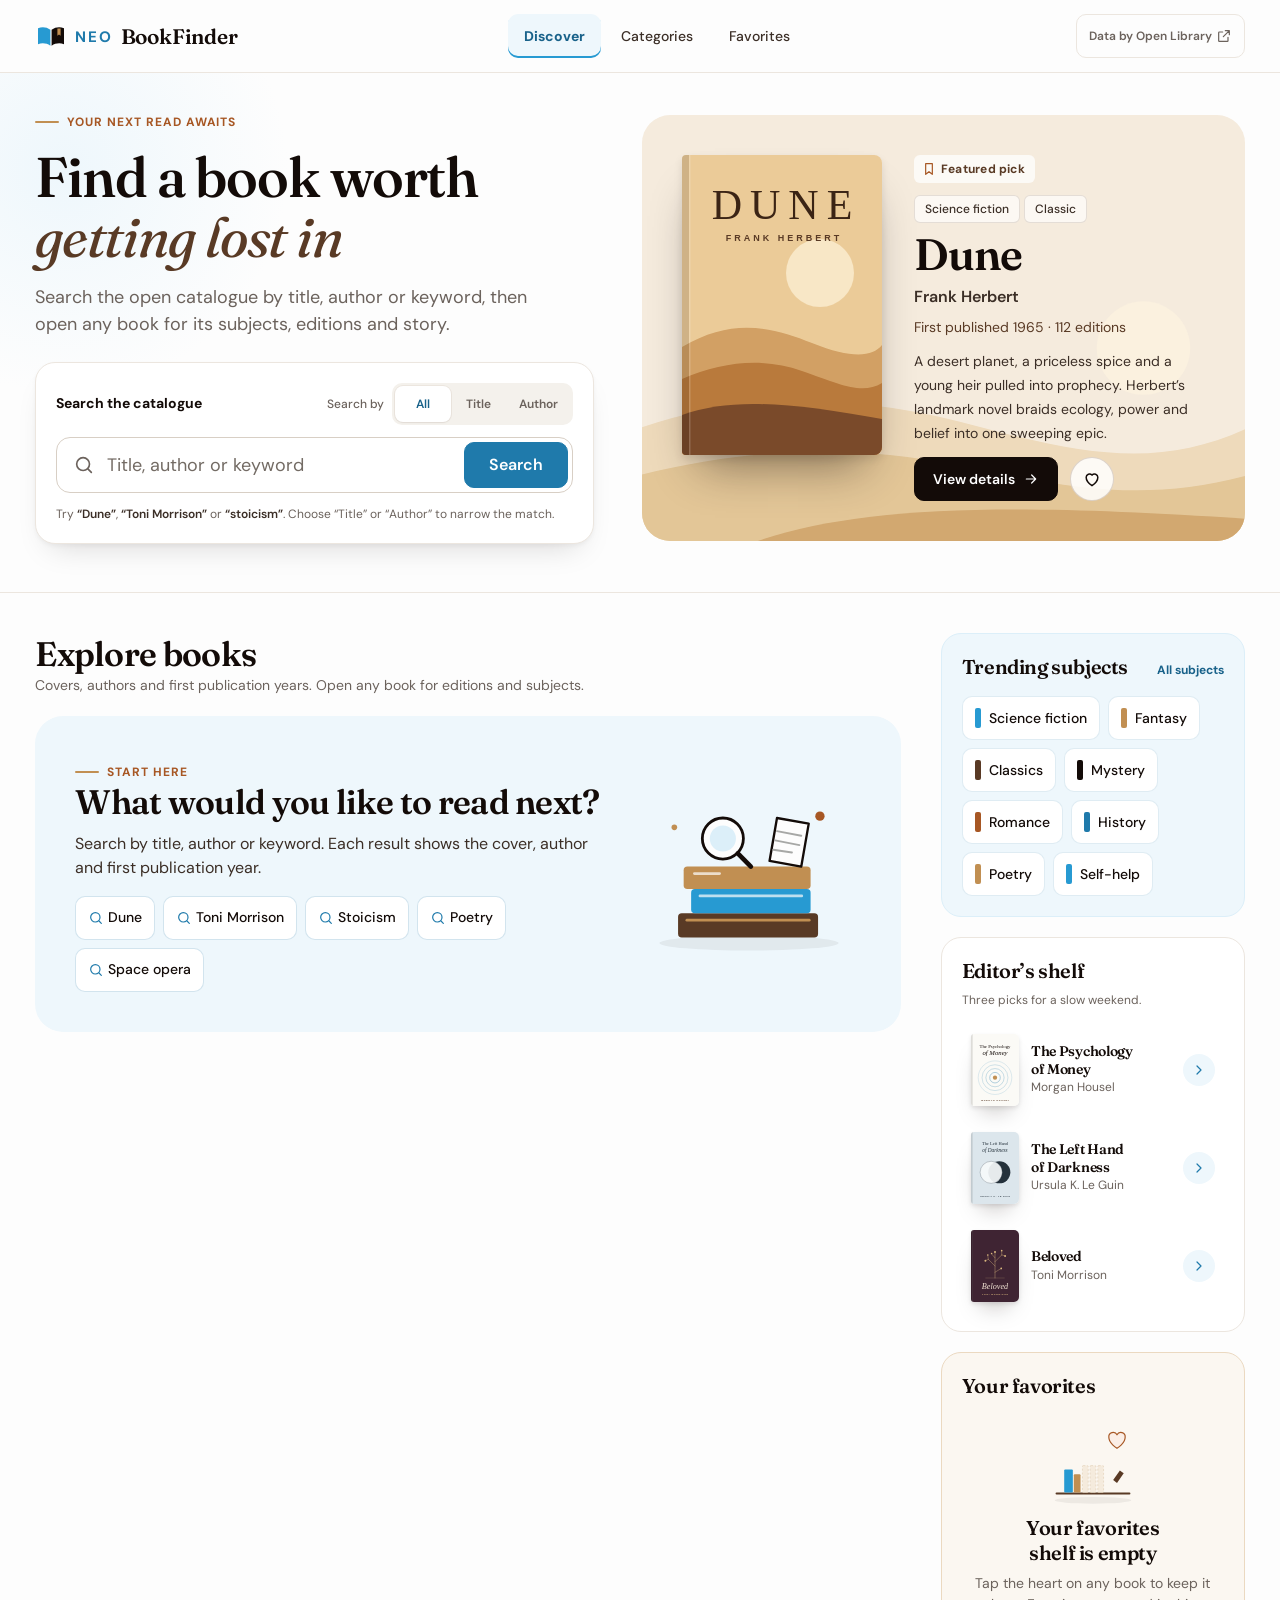
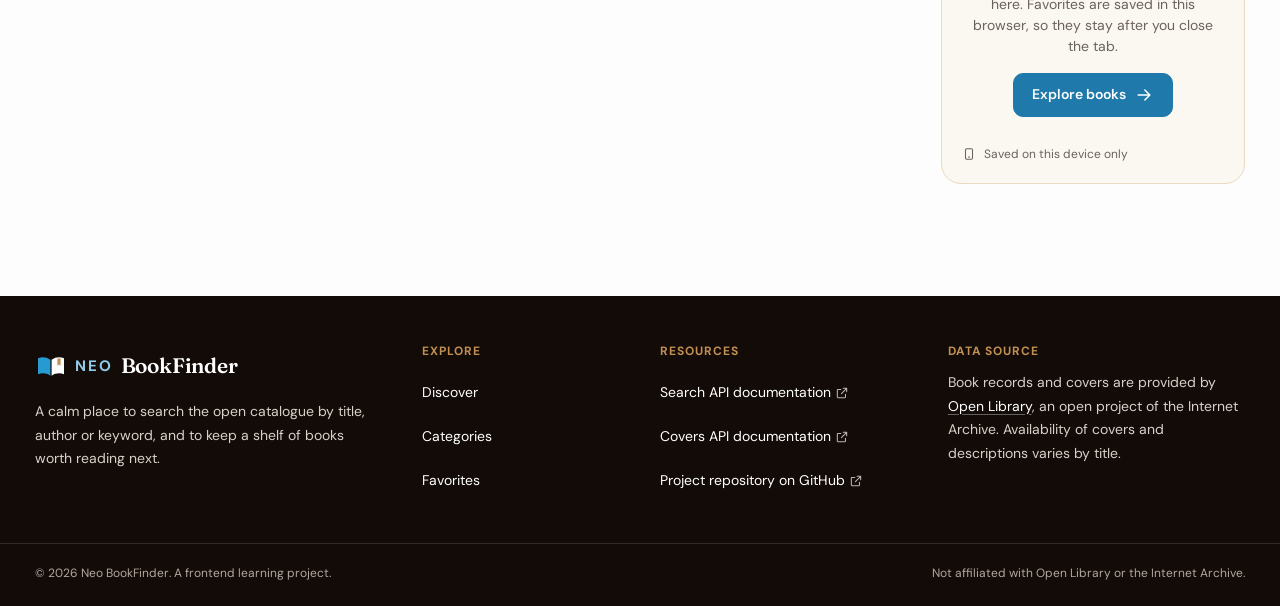
==== commit fe8ce331: "Wire the new scripts into the pages Adds the script tags and the behaviour hooks the controllers nee" ====
--- a/index.html
+++ b/index.html
@@ -43,8 +43,8 @@
           <p class="eyebrow">Your next read awaits</p>
           <h1 class="hero__title" id="hero-title">Find a book worth <em>getting lost in</em></h1>
           <p class="hero__lede">Search the open catalogue by title, author or keyword, then open any book for its subjects, editions and story.</p>
-        <!-- SearchBar · Phase 2: wrap in <form id="search-form"> and make the button type="submit" -->
-        <div class="search" role="search" aria-label="Search books" id="search" data-component="search-bar">
+        <!-- SearchBar · a real <form> so Enter submits and the button is type="submit" -->
+        <form class="search" role="search" aria-label="Search books" id="search-form" data-component="search-bar">
           <div class="search__top">
             <label class="search__label" for="search-input">Search the catalogue</label>
             <fieldset class="segmented">
@@ -59,12 +59,12 @@
           <div class="search__field">
             <div class="search__control">
               <svg class="search__icon icon" viewBox="0 0 24 24" aria-hidden="true" focusable="false"><circle cx="11" cy="11" r="7"/><path d="m20 20-3.5-3.5"/></svg>
-              <input class="search__input" id="search-input" name="q" type="search" placeholder="Title, author or keyword" autocomplete="off" spellcheck="false" aria-describedby="search-help" value="classics">
-            </div>
-            <button class="btn btn--primary search__submit" id="search-button" type="button">Search</button>
+              <input class="search__input" id="search-input" name="q" type="search" placeholder="Title, author or keyword" autocomplete="off" spellcheck="false" aria-describedby="search-help">
+            </div>
+            <button class="btn btn--primary search__submit" id="search-button" type="submit">Search</button>
           </div>
           <p class="search__help" id="search-help">Try <strong>“Dune”</strong>, <strong>“Toni Morrison”</strong> or <strong>“stoicism”</strong>. Choose “Title” or “Author” to narrow the match.</p>
-        </div>
+        </form>
         </div>
 
         <article class="featured" aria-labelledby="featured-title">
@@ -84,8 +84,8 @@
           </div>
           <p class="featured__desc">A desert planet, a priceless spice and a young heir pulled into prophecy. Herbert’s landmark novel braids ecology, power and belief into one sweeping epic.</p>
           <div class="featured__actions">
-            <a class="btn btn--dark" href="book-detail.html">View details<span class="visually-hidden">: Dune</span><svg class="icon icon--sm" viewBox="0 0 24 24" aria-hidden="true" focusable="false"><path d="M5 12h14M13 6l6 6-6 6"/></svg></a>
-            <button class="icon-btn fav-btn" type="button" aria-pressed="true" aria-label="Save Dune to favorites"><svg class="icon" viewBox="0 0 24 24" aria-hidden="true" focusable="false"><path d="M12 20s-7-4.35-7-10a4 4 0 0 1 7-2.65A4 4 0 0 1 19 10c0 5.65-7 10-7 10z"/></svg></button>
+            <a class="btn btn--dark" href="book-detail.html?key=%2Fworks%2FOL893414W">View details<span class="visually-hidden">: Dune</span><svg class="icon icon--sm" viewBox="0 0 24 24" aria-hidden="true" focusable="false"><path d="M5 12h14M13 6l6 6-6 6"/></svg></a>
+            <button class="icon-btn fav-btn" type="button" aria-pressed="false" aria-label="Save Dune to favorites" data-fav-key="/works/OL893414W" data-fav-title="Dune"><svg class="icon" viewBox="0 0 24 24" aria-hidden="true" focusable="false"><path d="M12 20s-7-4.35-7-10a4 4 0 0 1 7-2.65A4 4 0 0 1 19 10c0 5.65-7 10-7 10z"/></svg></button>
           </div>
         </article>
       </div>
@@ -101,7 +101,7 @@
               <p class="section-head__sub">Covers, authors and first publication years. Open any book for editions and subjects.</p>
             </div>
           </div>
-        <div class="toolbar" role="group" aria-label="Refine results">
+        <div class="toolbar" id="results-toolbar" role="group" aria-label="Refine results">
           <p class="toolbar__count" id="results-count"><strong>12</strong> of 2,316 results for <q>classics</q></p>
           <div class="toolbar__controls">
             <div class="select select--subject">
@@ -146,6 +146,8 @@
           </div>
         </div>
           <p class="visually-hidden" id="results-status" role="status" aria-live="polite"></p>
+          <!-- Welcome / loading / no-results / error blocks are rendered here -->
+          <div id="results-state" hidden></div>
           <ul class="book-grid" id="results-grid" role="list" aria-labelledby="results-title">
           <li>
             <article class="book-card" aria-labelledby="book-dune-title">
@@ -400,6 +402,7 @@
               <svg class="btn__icon icon" viewBox="0 0 24 24" aria-hidden="true" focusable="false"><path d="M12 5v14M6 13l6 6 6-6"/></svg>
               <span class="spinner" aria-hidden="true"></span>
             </button>
+            <div id="load-more-status"></div>
           </div>
         </div>
 
@@ -430,7 +433,7 @@
             <li class="shelf-item">
               <div class="shelf-item__cover"><img src="assets/covers/the-psychology-of-money.svg" alt="" width="48" height="72" loading="lazy"></div>
               <div>
-                <h3 class="shelf-item__title"><a href="book-detail.html">The Psychology of Money</a></h3>
+                <h3 class="shelf-item__title"><a href="book-detail.html?key=%2Fworks%2FOL21640039W">The Psychology of Money</a></h3>
                 <p class="shelf-item__author">Morgan Housel</p>
               </div>
               <span class="shelf-item__go" aria-hidden="true"><svg class="icon" viewBox="0 0 24 24" aria-hidden="true" focusable="false"><path d="m9 6 6 6-6 6"/></svg></span>
@@ -438,7 +441,7 @@
             <li class="shelf-item">
               <div class="shelf-item__cover"><img src="assets/covers/the-left-hand-of-darkness.svg" alt="" width="48" height="72" loading="lazy"></div>
               <div>
-                <h3 class="shelf-item__title"><a href="book-detail.html">The Left Hand of Darkness</a></h3>
+                <h3 class="shelf-item__title"><a href="book-detail.html?key=%2Fworks%2FOL59800W">The Left Hand of Darkness</a></h3>
                 <p class="shelf-item__author">Ursula K. Le Guin</p>
               </div>
               <span class="shelf-item__go" aria-hidden="true"><svg class="icon" viewBox="0 0 24 24" aria-hidden="true" focusable="false"><path d="m9 6 6 6-6 6"/></svg></span>
@@ -446,7 +449,7 @@
             <li class="shelf-item">
               <div class="shelf-item__cover"><img src="assets/covers/beloved.svg" alt="" width="48" height="72" loading="lazy"></div>
               <div>
-                <h3 class="shelf-item__title"><a href="book-detail.html">Beloved</a></h3>
+                <h3 class="shelf-item__title"><a href="book-detail.html?key=%2Fworks%2FOL50548W">Beloved</a></h3>
                 <p class="shelf-item__author">Toni Morrison</p>
               </div>
               <span class="shelf-item__go" aria-hidden="true"><svg class="icon" viewBox="0 0 24 24" aria-hidden="true" focusable="false"><path d="m9 6 6 6-6 6"/></svg></span>
@@ -459,7 +462,7 @@
               <h2 class="panel__title" id="favorites-title">Your favorites</h2>
               <span class="count-badge" aria-label="2 saved">2</span>
             </div>
-            <ul class="shelf-list" role="list">
+            <ul class="shelf-list" id="favorites-list" role="list">
             <li class="shelf-item">
               <div class="shelf-item__cover"><img src="assets/covers/dune.svg" alt="" width="48" height="72" loading="lazy"></div>
               <div>
@@ -477,6 +480,7 @@
               <span class="shelf-item__go" aria-hidden="true"><svg class="icon" viewBox="0 0 24 24" aria-hidden="true" focusable="false"><path d="m9 6 6 6-6 6"/></svg></span>
             </li>
             </ul>
+            <div id="favorites-empty" hidden></div>
             <p class="panel__note"><svg class="icon" viewBox="0 0 24 24" aria-hidden="true" focusable="false"><rect x="6" y="3" width="12" height="18" rx="2"/><path d="M11 17h2"/></svg>Saved on this device only</p>
           </section>
         </aside>
@@ -506,7 +510,7 @@
         <ul class="site-footer__links" role="list">
           <li><a href="https://openlibrary.org/dev/docs/api/search" rel="noopener">Search API documentation <svg class="icon" viewBox="0 0 24 24" aria-hidden="true" focusable="false"><path d="M14 4h6v6M20 4l-9 9"/><path d="M18 14v5a1 1 0 0 1-1 1H5a1 1 0 0 1-1-1V7a1 1 0 0 1 1-1h5"/></svg></a></li>
           <li><a href="https://openlibrary.org/dev/docs/api/covers" rel="noopener">Covers API documentation <svg class="icon" viewBox="0 0 24 24" aria-hidden="true" focusable="false"><path d="M14 4h6v6M20 4l-9 9"/><path d="M18 14v5a1 1 0 0 1-1 1H5a1 1 0 0 1-1-1V7a1 1 0 0 1 1-1h5"/></svg></a></li>
-          <li><a href="#" data-placeholder="repository-url">Project repository (link to come)</a></li>
+          <li><a href="https://github.com/rmit-nct/Book-Finder" rel="noopener">Project repository on GitHub <svg class="icon" viewBox="0 0 24 24" aria-hidden="true" focusable="false"><path d="M14 4h6v6M20 4l-9 9"/><path d="M18 14v5a1 1 0 0 1-1 1H5a1 1 0 0 1-1-1V7a1 1 0 0 1 1-1h5"/></svg></a></li>
         </ul>
       </nav>
       <div class="site-footer__attr">
@@ -519,5 +523,12 @@
       <p>Not affiliated with Open Library or the Internet Archive.</p>
     </div>
   </footer>
+
+  <!-- Behaviour. Plain scripts in dependency order — no bundler, no modules,
+       so the page also runs when opened straight from disk. -->
+  <script src="js/api.js"></script>
+  <script src="js/favorites.js"></script>
+  <script src="js/render.js"></script>
+  <script src="js/search.js"></script>
 </body>
 </html>
--- a/css/styles.css
+++ b/css/styles.css
@@ -1648,3 +1648,22 @@
   .book-card:hover,
   .book-card:hover .book-card__cover img { transform: none; }
 }
+
+/* 17. Behaviour hooks (Phase 2) ------------------------------------------------------ */
+
+/* The toolbar, the grid, Load More and the state host are switched with the
+   `hidden` attribute. Several of those elements set their own `display`, which
+   would otherwise win over the attribute's built-in styling. */
+[hidden] { display: none !important; }
+
+/* The favorites shelf sits in a narrow aside, so the shared empty-favorites
+   block is shown in a tighter variant there. */
+.state--compact { padding: var(--space-4) var(--space-2); gap: var(--space-2); }
+.state--compact .state__art { width: 6rem; margin-bottom: 0; }
+.state--compact .state__title { font-size: var(--text-lg); }
+.state--compact .state__text { font-size: var(--text-sm); }
+
+/* Inline "couldn't load more" line, shown under the Load More button without
+   throwing away the results already on screen. */
+.load-more .status-line { margin-bottom: 0; text-align: center; }
+
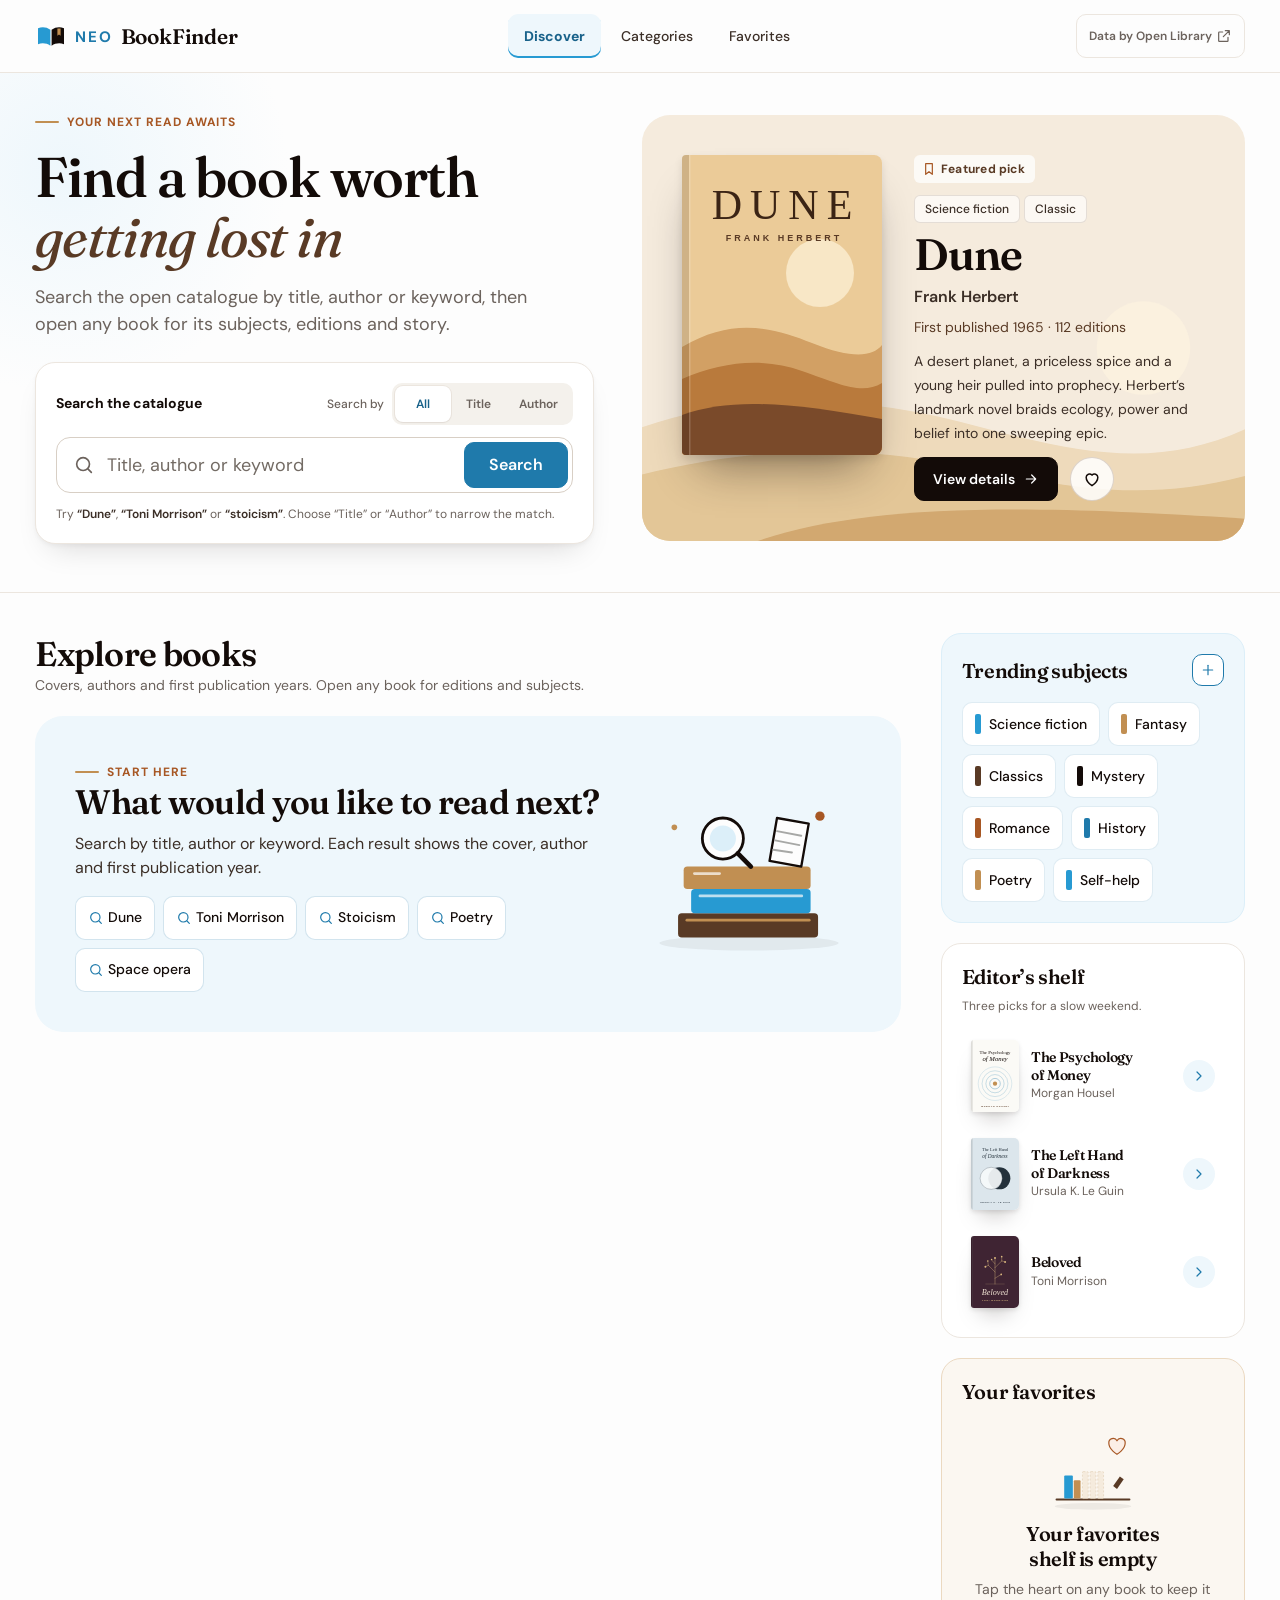
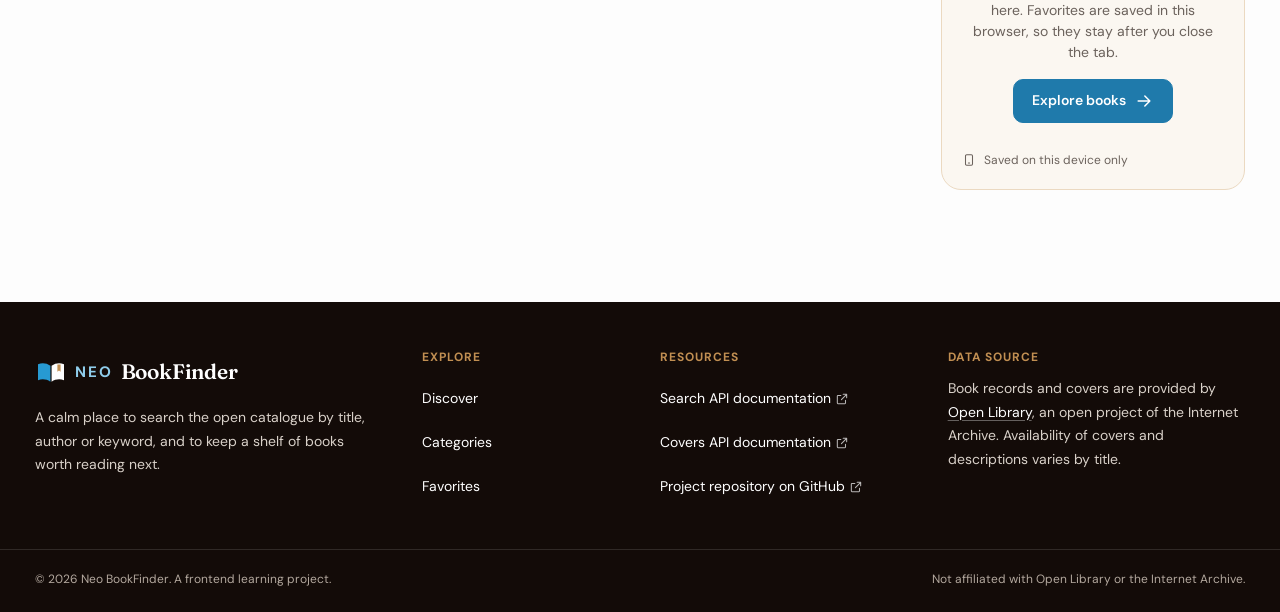
==== commit d1b5ce2e: "Replace All subjects text link with +/- icon toggle in Trending subjects panel" ====
--- a/index.html
+++ b/index.html
@@ -22,10 +22,11 @@
         <span class="brand__name"><span class="brand__neo">Neo</span> BookFinder</span>
       </a>
       <nav class="site-nav" aria-label="Primary">
+        <!-- In-page links (no index.html prefix) so a search in the URL survives the jump -->
         <ul class="site-nav__list" role="list">
-          <li><a class="site-nav__link" href="index.html#discover" aria-current="page">Discover</a></li>
-          <li><a class="site-nav__link" href="index.html#categories">Categories</a></li>
-          <li><a class="site-nav__link" href="index.html#favorites">Favorites <span class="count-badge" aria-label="2 saved">2</span></a></li>
+          <li><a class="site-nav__link" href="#discover" aria-current="page">Discover</a></li>
+          <li><a class="site-nav__link" href="#categories">Categories</a></li>
+          <li><a class="site-nav__link" href="#favorites">Favorites <span class="count-badge" aria-label="0 saved" hidden>0</span></a></li>
         </ul>
       </nav>
       <a class="header-link" href="https://openlibrary.org/" rel="noopener">
@@ -102,7 +103,7 @@
             </div>
           </div>
         <div class="toolbar" id="results-toolbar" role="group" aria-label="Refine results">
-          <p class="toolbar__count" id="results-count"><strong>12</strong> of 2,316 results for <q>classics</q></p>
+          <p class="toolbar__count" id="results-count"></p>
           <div class="toolbar__controls">
             <div class="select select--subject">
               <label class="select__label" for="results-subject">Subject</label>
@@ -148,255 +149,9 @@
           <p class="visually-hidden" id="results-status" role="status" aria-live="polite"></p>
           <!-- Welcome / loading / no-results / error blocks are rendered here -->
           <div id="results-state" hidden></div>
-          <ul class="book-grid" id="results-grid" role="list" aria-labelledby="results-title">
-          <li>
-            <article class="book-card" aria-labelledby="book-dune-title">
-              <div class="book-card__cover">
-                <img src="assets/covers/dune.svg" alt="Cover of Dune by Frank Herbert" width="200" height="300" loading="lazy" decoding="async">
-              </div>
-              <div class="book-card__body">
-                <p class="book-card__subject">Science fiction</p>
-                <h3 class="book-card__title" id="book-dune-title">Dune</h3>
-                <p class="book-card__author">Frank Herbert</p>
-                <dl class="book-card__meta">
-                  <div><dt class="visually-hidden">First published</dt><dd><svg class="icon" viewBox="0 0 24 24" aria-hidden="true" focusable="false"><rect x="4" y="5" width="16" height="15" rx="2"/><path d="M4 10h16M9 3v4M15 3v4"/></svg>1965</dd></div>
-                  <div><dt class="visually-hidden">Editions</dt><dd><svg class="icon" viewBox="0 0 24 24" aria-hidden="true" focusable="false"><path d="m12 3 9 5-9 5-9-5 9-5z"/><path d="m3 13 9 5 9-5"/></svg>112 editions</dd></div>
-                </dl>
-                <div class="book-card__actions">
-                  <a class="book-card__link" href="book-detail.html">View details<span class="visually-hidden">: Dune</span><svg class="icon" viewBox="0 0 24 24" aria-hidden="true" focusable="false"><path d="M5 12h14M13 6l6 6-6 6"/></svg></a>
-                  <button class="icon-btn fav-btn book-card__fav" type="button" aria-pressed="true" aria-label="Save Dune to favorites"><svg class="icon" viewBox="0 0 24 24" aria-hidden="true" focusable="false"><path d="M12 20s-7-4.35-7-10a4 4 0 0 1 7-2.65A4 4 0 0 1 19 10c0 5.65-7 10-7 10z"/></svg></button>
-                </div>
-              </div>
-            </article>
-          </li>
-          <li>
-            <article class="book-card" aria-labelledby="book-1984-title">
-              <div class="book-card__cover">
-                <img src="assets/covers/1984.svg" alt="Cover of 1984 by George Orwell" width="200" height="300" loading="lazy" decoding="async">
-              </div>
-              <div class="book-card__body">
-                <p class="book-card__subject">Dystopian fiction</p>
-                <h3 class="book-card__title" id="book-1984-title">1984</h3>
-                <p class="book-card__author">George Orwell</p>
-                <dl class="book-card__meta">
-                  <div><dt class="visually-hidden">First published</dt><dd><svg class="icon" viewBox="0 0 24 24" aria-hidden="true" focusable="false"><rect x="4" y="5" width="16" height="15" rx="2"/><path d="M4 10h16M9 3v4M15 3v4"/></svg>1949</dd></div>
-                  <div><dt class="visually-hidden">Editions</dt><dd><svg class="icon" viewBox="0 0 24 24" aria-hidden="true" focusable="false"><path d="m12 3 9 5-9 5-9-5 9-5z"/><path d="m3 13 9 5 9-5"/></svg>342 editions</dd></div>
-                </dl>
-                <div class="book-card__actions">
-                  <a class="book-card__link" href="book-detail.html">View details<span class="visually-hidden">: 1984</span><svg class="icon" viewBox="0 0 24 24" aria-hidden="true" focusable="false"><path d="M5 12h14M13 6l6 6-6 6"/></svg></a>
-                  <button class="icon-btn fav-btn book-card__fav" type="button" aria-pressed="false" aria-label="Save 1984 to favorites"><svg class="icon" viewBox="0 0 24 24" aria-hidden="true" focusable="false"><path d="M12 20s-7-4.35-7-10a4 4 0 0 1 7-2.65A4 4 0 0 1 19 10c0 5.65-7 10-7 10z"/></svg></button>
-                </div>
-              </div>
-            </article>
-          </li>
-          <li>
-            <article class="book-card" aria-labelledby="book-the-hobbit-title">
-              <div class="book-card__cover">
-                <img src="assets/covers/the-hobbit.svg" alt="Cover of The Hobbit by J.R.R. Tolkien" width="200" height="300" loading="lazy" decoding="async">
-              </div>
-              <div class="book-card__body">
-                <p class="book-card__subject">Fantasy</p>
-                <h3 class="book-card__title" id="book-the-hobbit-title">The Hobbit</h3>
-                <p class="book-card__author">J.R.R. Tolkien</p>
-                <dl class="book-card__meta">
-                  <div><dt class="visually-hidden">First published</dt><dd><svg class="icon" viewBox="0 0 24 24" aria-hidden="true" focusable="false"><rect x="4" y="5" width="16" height="15" rx="2"/><path d="M4 10h16M9 3v4M15 3v4"/></svg>1937</dd></div>
-                  <div><dt class="visually-hidden">Editions</dt><dd><svg class="icon" viewBox="0 0 24 24" aria-hidden="true" focusable="false"><path d="m12 3 9 5-9 5-9-5 9-5z"/><path d="m3 13 9 5 9-5"/></svg>268 editions</dd></div>
-                </dl>
-                <div class="book-card__actions">
-                  <a class="book-card__link" href="book-detail.html">View details<span class="visually-hidden">: The Hobbit</span><svg class="icon" viewBox="0 0 24 24" aria-hidden="true" focusable="false"><path d="M5 12h14M13 6l6 6-6 6"/></svg></a>
-                  <button class="icon-btn fav-btn book-card__fav" type="button" aria-pressed="true" aria-label="Save The Hobbit to favorites"><svg class="icon" viewBox="0 0 24 24" aria-hidden="true" focusable="false"><path d="M12 20s-7-4.35-7-10a4 4 0 0 1 7-2.65A4 4 0 0 1 19 10c0 5.65-7 10-7 10z"/></svg></button>
-                </div>
-              </div>
-            </article>
-          </li>
-          <li>
-            <article class="book-card" aria-labelledby="book-pride-and-prejudice-title">
-              <div class="book-card__cover">
-                <img src="assets/covers/pride-and-prejudice.svg" alt="Cover of Pride and Prejudice by Jane Austen" width="200" height="300" loading="lazy" decoding="async">
-              </div>
-              <div class="book-card__body">
-                <p class="book-card__subject">Classic romance</p>
-                <h3 class="book-card__title" id="book-pride-and-prejudice-title">Pride and Prejudice</h3>
-                <p class="book-card__author">Jane Austen</p>
-                <dl class="book-card__meta">
-                  <div><dt class="visually-hidden">First published</dt><dd><svg class="icon" viewBox="0 0 24 24" aria-hidden="true" focusable="false"><rect x="4" y="5" width="16" height="15" rx="2"/><path d="M4 10h16M9 3v4M15 3v4"/></svg>1813</dd></div>
-                  <div><dt class="visually-hidden">Editions</dt><dd><svg class="icon" viewBox="0 0 24 24" aria-hidden="true" focusable="false"><path d="m12 3 9 5-9 5-9-5 9-5z"/><path d="m3 13 9 5 9-5"/></svg>1,204 editions</dd></div>
-                </dl>
-                <div class="book-card__actions">
-                  <a class="book-card__link" href="book-detail.html">View details<span class="visually-hidden">: Pride and Prejudice</span><svg class="icon" viewBox="0 0 24 24" aria-hidden="true" focusable="false"><path d="M5 12h14M13 6l6 6-6 6"/></svg></a>
-                  <button class="icon-btn fav-btn book-card__fav" type="button" aria-pressed="false" aria-label="Save Pride and Prejudice to favorites"><svg class="icon" viewBox="0 0 24 24" aria-hidden="true" focusable="false"><path d="M12 20s-7-4.35-7-10a4 4 0 0 1 7-2.65A4 4 0 0 1 19 10c0 5.65-7 10-7 10z"/></svg></button>
-                </div>
-              </div>
-            </article>
-          </li>
-          <li>
-            <article class="book-card" aria-labelledby="book-the-great-gatsby-title">
-              <div class="book-card__cover">
-                <img src="assets/covers/the-great-gatsby.svg" alt="Cover of The Great Gatsby by F. Scott Fitzgerald" width="200" height="300" loading="lazy" decoding="async">
-              </div>
-              <div class="book-card__body">
-                <p class="book-card__subject">Classic fiction</p>
-                <h3 class="book-card__title" id="book-the-great-gatsby-title">The Great Gatsby</h3>
-                <p class="book-card__author">F. Scott Fitzgerald</p>
-                <dl class="book-card__meta">
-                  <div><dt class="visually-hidden">First published</dt><dd><svg class="icon" viewBox="0 0 24 24" aria-hidden="true" focusable="false"><rect x="4" y="5" width="16" height="15" rx="2"/><path d="M4 10h16M9 3v4M15 3v4"/></svg>1925</dd></div>
-                  <div><dt class="visually-hidden">Editions</dt><dd><svg class="icon" viewBox="0 0 24 24" aria-hidden="true" focusable="false"><path d="m12 3 9 5-9 5-9-5 9-5z"/><path d="m3 13 9 5 9-5"/></svg>486 editions</dd></div>
-                </dl>
-                <div class="book-card__actions">
-                  <a class="book-card__link" href="book-detail.html">View details<span class="visually-hidden">: The Great Gatsby</span><svg class="icon" viewBox="0 0 24 24" aria-hidden="true" focusable="false"><path d="M5 12h14M13 6l6 6-6 6"/></svg></a>
-                  <button class="icon-btn fav-btn book-card__fav" type="button" aria-pressed="false" aria-label="Save The Great Gatsby to favorites"><svg class="icon" viewBox="0 0 24 24" aria-hidden="true" focusable="false"><path d="M12 20s-7-4.35-7-10a4 4 0 0 1 7-2.65A4 4 0 0 1 19 10c0 5.65-7 10-7 10z"/></svg></button>
-                </div>
-              </div>
-            </article>
-          </li>
-          <li>
-            <article class="book-card" aria-labelledby="book-the-handmaids-tale-title">
-              <div class="book-card__cover">
-                <img src="assets/covers/the-handmaids-tale.svg" alt="Cover of The Handmaid’s Tale by Margaret Atwood" width="200" height="300" loading="lazy" decoding="async">
-              </div>
-              <div class="book-card__body">
-                <p class="book-card__subject">Dystopian fiction</p>
-                <h3 class="book-card__title" id="book-the-handmaids-tale-title">The Handmaid’s Tale</h3>
-                <p class="book-card__author">Margaret Atwood</p>
-                <dl class="book-card__meta">
-                  <div><dt class="visually-hidden">First published</dt><dd><svg class="icon" viewBox="0 0 24 24" aria-hidden="true" focusable="false"><rect x="4" y="5" width="16" height="15" rx="2"/><path d="M4 10h16M9 3v4M15 3v4"/></svg>1985</dd></div>
-                  <div><dt class="visually-hidden">Editions</dt><dd><svg class="icon" viewBox="0 0 24 24" aria-hidden="true" focusable="false"><path d="m12 3 9 5-9 5-9-5 9-5z"/><path d="m3 13 9 5 9-5"/></svg>118 editions</dd></div>
-                </dl>
-                <div class="book-card__actions">
-                  <a class="book-card__link" href="book-detail.html">View details<span class="visually-hidden">: The Handmaid’s Tale</span><svg class="icon" viewBox="0 0 24 24" aria-hidden="true" focusable="false"><path d="M5 12h14M13 6l6 6-6 6"/></svg></a>
-                  <button class="icon-btn fav-btn book-card__fav" type="button" aria-pressed="false" aria-label="Save The Handmaid’s Tale to favorites"><svg class="icon" viewBox="0 0 24 24" aria-hidden="true" focusable="false"><path d="M12 20s-7-4.35-7-10a4 4 0 0 1 7-2.65A4 4 0 0 1 19 10c0 5.65-7 10-7 10z"/></svg></button>
-                </div>
-              </div>
-            </article>
-          </li>
-          <li>
-            <article class="book-card" aria-labelledby="book-atomic-habits-title">
-              <div class="book-card__cover">
-                <img src="assets/covers/atomic-habits.svg" alt="Cover of Atomic Habits by James Clear" width="200" height="300" loading="lazy" decoding="async">
-              </div>
-              <div class="book-card__body">
-                <p class="book-card__subject">Self-improvement</p>
-                <h3 class="book-card__title" id="book-atomic-habits-title">Atomic Habits</h3>
-                <p class="book-card__author">James Clear</p>
-                <dl class="book-card__meta">
-                  <div><dt class="visually-hidden">First published</dt><dd><svg class="icon" viewBox="0 0 24 24" aria-hidden="true" focusable="false"><rect x="4" y="5" width="16" height="15" rx="2"/><path d="M4 10h16M9 3v4M15 3v4"/></svg>2018</dd></div>
-                  <div><dt class="visually-hidden">Editions</dt><dd><svg class="icon" viewBox="0 0 24 24" aria-hidden="true" focusable="false"><path d="m12 3 9 5-9 5-9-5 9-5z"/><path d="m3 13 9 5 9-5"/></svg>64 editions</dd></div>
-                </dl>
-                <div class="book-card__actions">
-                  <a class="book-card__link" href="book-detail.html">View details<span class="visually-hidden">: Atomic Habits</span><svg class="icon" viewBox="0 0 24 24" aria-hidden="true" focusable="false"><path d="M5 12h14M13 6l6 6-6 6"/></svg></a>
-                  <button class="icon-btn fav-btn book-card__fav" type="button" aria-pressed="false" aria-label="Save Atomic Habits to favorites"><svg class="icon" viewBox="0 0 24 24" aria-hidden="true" focusable="false"><path d="M12 20s-7-4.35-7-10a4 4 0 0 1 7-2.65A4 4 0 0 1 19 10c0 5.65-7 10-7 10z"/></svg></button>
-                </div>
-              </div>
-            </article>
-          </li>
-          <li>
-            <article class="book-card" aria-labelledby="book-the-psychology-of-money-title">
-              <div class="book-card__cover">
-                <img src="assets/covers/the-psychology-of-money.svg" alt="Cover of The Psychology of Money by Morgan Housel" width="200" height="300" loading="lazy" decoding="async">
-              </div>
-              <div class="book-card__body">
-                <p class="book-card__subject">Personal finance</p>
-                <h3 class="book-card__title" id="book-the-psychology-of-money-title">The Psychology of Money</h3>
-                <p class="book-card__author">Morgan Housel</p>
-                <dl class="book-card__meta">
-                  <div><dt class="visually-hidden">First published</dt><dd><svg class="icon" viewBox="0 0 24 24" aria-hidden="true" focusable="false"><rect x="4" y="5" width="16" height="15" rx="2"/><path d="M4 10h16M9 3v4M15 3v4"/></svg>2020</dd></div>
-                  <div><dt class="visually-hidden">Editions</dt><dd><svg class="icon" viewBox="0 0 24 24" aria-hidden="true" focusable="false"><path d="m12 3 9 5-9 5-9-5 9-5z"/><path d="m3 13 9 5 9-5"/></svg>38 editions</dd></div>
-                </dl>
-                <div class="book-card__actions">
-                  <a class="book-card__link" href="book-detail.html">View details<span class="visually-hidden">: The Psychology of Money</span><svg class="icon" viewBox="0 0 24 24" aria-hidden="true" focusable="false"><path d="M5 12h14M13 6l6 6-6 6"/></svg></a>
-                  <button class="icon-btn fav-btn book-card__fav" type="button" aria-pressed="false" aria-label="Save The Psychology of Money to favorites"><svg class="icon" viewBox="0 0 24 24" aria-hidden="true" focusable="false"><path d="M12 20s-7-4.35-7-10a4 4 0 0 1 7-2.65A4 4 0 0 1 19 10c0 5.65-7 10-7 10z"/></svg></button>
-                </div>
-              </div>
-            </article>
-          </li>
-          <li>
-            <article class="book-card" aria-labelledby="book-the-left-hand-of-darkness-title">
-              <div class="book-card__cover">
-                <img src="assets/covers/the-left-hand-of-darkness.svg" alt="Cover of The Left Hand of Darkness by Ursula K. Le Guin" width="200" height="300" loading="lazy" decoding="async">
-              </div>
-              <div class="book-card__body">
-                <p class="book-card__subject">Science fiction</p>
-                <h3 class="book-card__title" id="book-the-left-hand-of-darkness-title">The Left Hand of Darkness</h3>
-                <p class="book-card__author">Ursula K. Le Guin</p>
-                <dl class="book-card__meta">
-                  <div><dt class="visually-hidden">First published</dt><dd><svg class="icon" viewBox="0 0 24 24" aria-hidden="true" focusable="false"><rect x="4" y="5" width="16" height="15" rx="2"/><path d="M4 10h16M9 3v4M15 3v4"/></svg>1969</dd></div>
-                  <div><dt class="visually-hidden">Editions</dt><dd><svg class="icon" viewBox="0 0 24 24" aria-hidden="true" focusable="false"><path d="m12 3 9 5-9 5-9-5 9-5z"/><path d="m3 13 9 5 9-5"/></svg>97 editions</dd></div>
-                </dl>
-                <div class="book-card__actions">
-                  <a class="book-card__link" href="book-detail.html">View details<span class="visually-hidden">: The Left Hand of Darkness</span><svg class="icon" viewBox="0 0 24 24" aria-hidden="true" focusable="false"><path d="M5 12h14M13 6l6 6-6 6"/></svg></a>
-                  <button class="icon-btn fav-btn book-card__fav" type="button" aria-pressed="false" aria-label="Save The Left Hand of Darkness to favorites"><svg class="icon" viewBox="0 0 24 24" aria-hidden="true" focusable="false"><path d="M12 20s-7-4.35-7-10a4 4 0 0 1 7-2.65A4 4 0 0 1 19 10c0 5.65-7 10-7 10z"/></svg></button>
-                </div>
-              </div>
-            </article>
-          </li>
-          <li>
-            <article class="book-card" aria-labelledby="book-beloved-title">
-              <div class="book-card__cover">
-                <img src="assets/covers/beloved.svg" alt="Cover of Beloved by Toni Morrison" width="200" height="300" loading="lazy" decoding="async">
-              </div>
-              <div class="book-card__body">
-                <p class="book-card__subject">Historical fiction</p>
-                <h3 class="book-card__title" id="book-beloved-title">Beloved</h3>
-                <p class="book-card__author">Toni Morrison</p>
-                <dl class="book-card__meta">
-                  <div><dt class="visually-hidden">First published</dt><dd><svg class="icon" viewBox="0 0 24 24" aria-hidden="true" focusable="false"><rect x="4" y="5" width="16" height="15" rx="2"/><path d="M4 10h16M9 3v4M15 3v4"/></svg>1987</dd></div>
-                  <div><dt class="visually-hidden">Editions</dt><dd><svg class="icon" viewBox="0 0 24 24" aria-hidden="true" focusable="false"><path d="m12 3 9 5-9 5-9-5 9-5z"/><path d="m3 13 9 5 9-5"/></svg>84 editions</dd></div>
-                </dl>
-                <div class="book-card__actions">
-                  <a class="book-card__link" href="book-detail.html">View details<span class="visually-hidden">: Beloved</span><svg class="icon" viewBox="0 0 24 24" aria-hidden="true" focusable="false"><path d="M5 12h14M13 6l6 6-6 6"/></svg></a>
-                  <button class="icon-btn fav-btn book-card__fav" type="button" aria-pressed="false" aria-label="Save Beloved to favorites"><svg class="icon" viewBox="0 0 24 24" aria-hidden="true" focusable="false"><path d="M12 20s-7-4.35-7-10a4 4 0 0 1 7-2.65A4 4 0 0 1 19 10c0 5.65-7 10-7 10z"/></svg></button>
-                </div>
-              </div>
-            </article>
-          </li>
-          <li>
-            <article class="book-card" aria-labelledby="book-sapiens-title">
-              <div class="book-card__cover">
-                <img src="assets/covers/sapiens.svg" alt="Cover of Sapiens by Yuval Noah Harari" width="200" height="300" loading="lazy" decoding="async">
-              </div>
-              <div class="book-card__body">
-                <p class="book-card__subject">World history</p>
-                <h3 class="book-card__title" id="book-sapiens-title">Sapiens</h3>
-                <p class="book-card__author">Yuval Noah Harari</p>
-                <dl class="book-card__meta">
-                  <div><dt class="visually-hidden">First published</dt><dd><svg class="icon" viewBox="0 0 24 24" aria-hidden="true" focusable="false"><rect x="4" y="5" width="16" height="15" rx="2"/><path d="M4 10h16M9 3v4M15 3v4"/></svg>2011</dd></div>
-                  <div><dt class="visually-hidden">Editions</dt><dd><svg class="icon" viewBox="0 0 24 24" aria-hidden="true" focusable="false"><path d="m12 3 9 5-9 5-9-5 9-5z"/><path d="m3 13 9 5 9-5"/></svg>72 editions</dd></div>
-                </dl>
-                <div class="book-card__actions">
-                  <a class="book-card__link" href="book-detail.html">View details<span class="visually-hidden">: Sapiens</span><svg class="icon" viewBox="0 0 24 24" aria-hidden="true" focusable="false"><path d="M5 12h14M13 6l6 6-6 6"/></svg></a>
-                  <button class="icon-btn fav-btn book-card__fav" type="button" aria-pressed="false" aria-label="Save Sapiens to favorites"><svg class="icon" viewBox="0 0 24 24" aria-hidden="true" focusable="false"><path d="M12 20s-7-4.35-7-10a4 4 0 0 1 7-2.65A4 4 0 0 1 19 10c0 5.65-7 10-7 10z"/></svg></button>
-                </div>
-              </div>
-            </article>
-          </li>
-          <li>
-            <article class="book-card" aria-labelledby="book-the-master-and-margarita-title">
-              <div class="book-card__cover book-card__cover--missing">
-                <img src="assets/book-placeholder.svg" alt="No cover available for The Master and Margarita" width="200" height="300" loading="lazy" decoding="async">
-                <div class="cover-fallback" aria-hidden="true">
-                  <span class="cover-fallback__title">The Master and Margarita</span>
-                  <span class="cover-fallback__author">Mikhail Bulgakov</span>
-                </div>
-                <span class="cover-fallback__note" aria-hidden="true">No cover</span>
-              </div>
-              <div class="book-card__body">
-                <p class="book-card__subject">Satire</p>
-                <h3 class="book-card__title" id="book-the-master-and-margarita-title">The Master and Margarita</h3>
-                <p class="book-card__author">Mikhail Bulgakov</p>
-                <dl class="book-card__meta">
-                  <div><dt class="visually-hidden">First published</dt><dd><svg class="icon" viewBox="0 0 24 24" aria-hidden="true" focusable="false"><rect x="4" y="5" width="16" height="15" rx="2"/><path d="M4 10h16M9 3v4M15 3v4"/></svg>1967</dd></div>
-                  <div><dt class="visually-hidden">Editions</dt><dd><svg class="icon" viewBox="0 0 24 24" aria-hidden="true" focusable="false"><path d="m12 3 9 5-9 5-9-5 9-5z"/><path d="m3 13 9 5 9-5"/></svg>156 editions</dd></div>
-                </dl>
-                <div class="book-card__actions">
-                  <a class="book-card__link" href="book-detail.html">View details<span class="visually-hidden">: The Master and Margarita</span><svg class="icon" viewBox="0 0 24 24" aria-hidden="true" focusable="false"><path d="M5 12h14M13 6l6 6-6 6"/></svg></a>
-                  <button class="icon-btn fav-btn book-card__fav" type="button" aria-pressed="false" aria-label="Save The Master and Margarita to favorites"><svg class="icon" viewBox="0 0 24 24" aria-hidden="true" focusable="false"><path d="M12 20s-7-4.35-7-10a4 4 0 0 1 7-2.65A4 4 0 0 1 19 10c0 5.65-7 10-7 10z"/></svg></button>
-                </div>
-              </div>
-            </article>
-          </li>
-          </ul>
+          <ul class="book-grid" id="results-grid" role="list" aria-labelledby="results-title"></ul>
           <div class="load-more" id="load-more">
-            <p class="load-more__count" id="load-more-count"><span>Showing <strong>12</strong> of 2,316 books</span></p>
+            <p class="load-more__count" id="load-more-count"></p>
             <button class="btn btn--lg load-more__btn" id="load-more-button" type="button">
               <span class="btn__label">Load more books</span>
               <svg class="btn__icon icon" viewBox="0 0 24 24" aria-hidden="true" focusable="false"><path d="M12 5v14M6 13l6 6 6-6"/></svg>
@@ -410,17 +165,29 @@
           <section class="panel panel--blue" id="categories" aria-labelledby="subjects-title">
             <div class="panel__head">
               <h2 class="panel__title" id="subjects-title">Trending subjects</h2>
-              <a class="panel__more" href="#discover">All subjects</a>
-            </div>
-            <ul class="subject-list" role="list">
-            <li><a class="subject-link" href="#discover"><span class="subject-link__spine" aria-hidden="true"></span>Science fiction</a></li>
-            <li><a class="subject-link subject-link--gold" href="#discover"><span class="subject-link__spine" aria-hidden="true"></span>Fantasy</a></li>
-            <li><a class="subject-link subject-link--brown" href="#discover"><span class="subject-link__spine" aria-hidden="true"></span>Classics</a></li>
-            <li><a class="subject-link subject-link--ink" href="#discover"><span class="subject-link__spine" aria-hidden="true"></span>Mystery</a></li>
-            <li><a class="subject-link subject-link--rust" href="#discover"><span class="subject-link__spine" aria-hidden="true"></span>Romance</a></li>
-            <li><a class="subject-link subject-link--deep" href="#discover"><span class="subject-link__spine" aria-hidden="true"></span>History</a></li>
-            <li><a class="subject-link subject-link--gold" href="#discover"><span class="subject-link__spine" aria-hidden="true"></span>Poetry</a></li>
-            <li><a class="subject-link" href="#discover"><span class="subject-link__spine" aria-hidden="true"></span>Self-help</a></li>
+              <button class="panel__toggle" type="button" data-action="toggle-subjects" aria-expanded="false" aria-controls="subject-list-extra" aria-label="Show more subjects">
+                <svg class="icon icon--sm panel__toggle-icon panel__toggle-icon--plus" viewBox="0 0 24 24" aria-hidden="true" focusable="false"><line x1="12" y1="5" x2="12" y2="19"/><line x1="5" y1="12" x2="19" y2="12"/></svg>
+                <svg class="icon icon--sm panel__toggle-icon panel__toggle-icon--minus" viewBox="0 0 24 24" aria-hidden="true" focusable="false"><line x1="5" y1="12" x2="19" y2="12"/></svg>
+              </button>
+            </div>
+            <ul class="subject-list" role="list" id="subject-list-top">
+              <li><a class="subject-link" href="#discover"><span class="subject-link__spine" aria-hidden="true"></span>Science fiction</a></li>
+              <li><a class="subject-link subject-link--gold" href="#discover"><span class="subject-link__spine" aria-hidden="true"></span>Fantasy</a></li>
+              <li><a class="subject-link subject-link--brown" href="#discover"><span class="subject-link__spine" aria-hidden="true"></span>Classics</a></li>
+              <li><a class="subject-link subject-link--ink" href="#discover"><span class="subject-link__spine" aria-hidden="true"></span>Mystery</a></li>
+              <li><a class="subject-link subject-link--rust" href="#discover"><span class="subject-link__spine" aria-hidden="true"></span>Romance</a></li>
+              <li><a class="subject-link subject-link--deep" href="#discover"><span class="subject-link__spine" aria-hidden="true"></span>History</a></li>
+              <li><a class="subject-link subject-link--gold" href="#discover"><span class="subject-link__spine" aria-hidden="true"></span>Poetry</a></li>
+              <li><a class="subject-link" href="#discover"><span class="subject-link__spine" aria-hidden="true"></span>Self-help</a></li>
+            </ul>
+            <ul class="subject-list subject-list--extra" id="subject-list-extra" role="list" hidden>
+              <li><a class="subject-link subject-link--rust" href="#discover"><span class="subject-link__spine" aria-hidden="true"></span>Literary fiction</a></li>
+              <li><a class="subject-link subject-link--ink" href="#discover"><span class="subject-link__spine" aria-hidden="true"></span>Thriller</a></li>
+              <li><a class="subject-link subject-link--brown" href="#discover"><span class="subject-link__spine" aria-hidden="true"></span>Horror</a></li>
+              <li><a class="subject-link subject-link--gold" href="#discover"><span class="subject-link__spine" aria-hidden="true"></span>Adventure</a></li>
+              <li><a class="subject-link subject-link--deep" href="#discover"><span class="subject-link__spine" aria-hidden="true"></span>Biography</a></li>
+              <li><a class="subject-link" href="#discover"><span class="subject-link__spine" aria-hidden="true"></span>Philosophy</a></li>
+              <li><a class="subject-link subject-link--rust" href="#discover"><span class="subject-link__spine" aria-hidden="true"></span>Psychology</a></li>
             </ul>
           </section>
 
@@ -460,26 +227,9 @@
           <section class="panel panel--warm" id="favorites" aria-labelledby="favorites-title">
             <div class="panel__head">
               <h2 class="panel__title" id="favorites-title">Your favorites</h2>
-              <span class="count-badge" aria-label="2 saved">2</span>
-            </div>
-            <ul class="shelf-list" id="favorites-list" role="list">
-            <li class="shelf-item">
-              <div class="shelf-item__cover"><img src="assets/covers/dune.svg" alt="" width="48" height="72" loading="lazy"></div>
-              <div>
-                <h3 class="shelf-item__title"><a href="book-detail.html">Dune</a></h3>
-                <p class="shelf-item__author">Frank Herbert</p>
-              </div>
-              <span class="shelf-item__go" aria-hidden="true"><svg class="icon" viewBox="0 0 24 24" aria-hidden="true" focusable="false"><path d="m9 6 6 6-6 6"/></svg></span>
-            </li>
-            <li class="shelf-item">
-              <div class="shelf-item__cover"><img src="assets/covers/the-hobbit.svg" alt="" width="48" height="72" loading="lazy"></div>
-              <div>
-                <h3 class="shelf-item__title"><a href="book-detail.html">The Hobbit</a></h3>
-                <p class="shelf-item__author">J.R.R. Tolkien</p>
-              </div>
-              <span class="shelf-item__go" aria-hidden="true"><svg class="icon" viewBox="0 0 24 24" aria-hidden="true" focusable="false"><path d="m9 6 6 6-6 6"/></svg></span>
-            </li>
-            </ul>
+              <span class="count-badge" aria-label="0 saved" hidden>0</span>
+            </div>
+            <ul class="shelf-list" id="favorites-list" role="list"></ul>
             <div id="favorites-empty" hidden></div>
             <p class="panel__note"><svg class="icon" viewBox="0 0 24 24" aria-hidden="true" focusable="false"><rect x="6" y="3" width="12" height="18" rx="2"/><path d="M11 17h2"/></svg>Saved on this device only</p>
           </section>
@@ -500,9 +250,9 @@
       <nav aria-labelledby="footer-explore">
         <h2 class="site-footer__heading" id="footer-explore">Explore</h2>
         <ul class="site-footer__links" role="list">
-          <li><a href="index.html#discover">Discover</a></li>
-          <li><a href="index.html#categories">Categories</a></li>
-          <li><a href="index.html#favorites">Favorites</a></li>
+          <li><a href="#discover">Discover</a></li>
+          <li><a href="#categories">Categories</a></li>
+          <li><a href="#favorites">Favorites</a></li>
         </ul>
       </nav>
       <nav aria-labelledby="footer-resources">
--- a/css/styles.css
+++ b/css/styles.css
@@ -127,6 +127,10 @@
 body {
   margin: 0;
   min-height: 100vh;
+  /* Column shell keeps the footer at the bottom even on a short page, such as
+     the detail view while its record is still loading. */
+  display: flex;
+  flex-direction: column;
   background: var(--color-bg);
   color: var(--color-text);
   font-family: var(--font-sans);
@@ -136,6 +140,8 @@
   text-rendering: optimizeLegibility;
   overflow-x: clip;
 }
+
+main { flex: 1 0 auto; }
 
 img,
 svg { display: block; max-width: 100%; }
@@ -1034,6 +1040,26 @@
 .panel__more { display: inline-flex; align-items: center; min-height: var(--tap); margin-block: calc(var(--space-3) * -1); color: var(--blue-800); font-size: var(--text-xs); font-weight: 700; text-decoration: none; white-space: nowrap; }
 .panel__more:hover { text-decoration: underline; }
 
+/* +/- toggle for Trending subjects */
+.panel__toggle {
+  display: inline-flex;
+  align-items: center;
+  justify-content: center;
+  width: 2rem;
+  height: 2rem;
+  border: 1px solid var(--blue-700);
+  border-radius: var(--radius-sm);
+  background: var(--color-surface);
+  color: var(--blue-700);
+  flex-shrink: 0;
+  transition: background-color var(--duration) var(--ease-out), color var(--duration) var(--ease-out);
+}
+.panel__toggle:hover { background: var(--blue-700); color: #fff; }
+.panel__toggle:focus-visible { outline: none; box-shadow: var(--ring); }
+.panel__toggle-icon--minus { display: none; }
+.panel__toggle[aria-expanded="true"] .panel__toggle-icon--plus { display: none; }
+.panel__toggle[aria-expanded="true"] .panel__toggle-icon--minus { display: block; }
+
 .subject-list { display: flex; flex-wrap: wrap; gap: var(--space-2); }
 .subject-link {
   display: flex;
@@ -1064,6 +1090,22 @@
 .subject-link--brown { --spine: var(--brown-700); }
 .subject-link--ink   { --spine: var(--ink); }
 .subject-link--deep  { --spine: var(--blue-700); }
+
+/* Collapsible extra subjects inside Trending subjects panel */
+.subject-list--extra {
+  display: flex;
+  flex-wrap: wrap;
+  gap: var(--space-2);
+  max-height: 0;
+  overflow: hidden;
+  opacity: 0;
+  transition: max-height var(--duration) var(--ease-out), opacity var(--duration) var(--ease-out);
+}
+.subject-list--extra:not([hidden]) {
+  max-height: 400px;
+  opacity: 1;
+  margin-top: var(--space-2);
+}
 
 .shelf-list { display: grid; gap: var(--space-2); }
 .shelf-item {
@@ -1331,6 +1373,21 @@
 .detail__title { font-size: var(--text-4xl); line-height: var(--leading-tight); }
 .detail__author { color: var(--color-text-soft); font-size: var(--text-md); }
 .detail__author strong { color: var(--ink); font-weight: 700; }
+/* List/award badge (for example New York Times bestseller), shown apart from genres */
+.detail__badge {
+  justify-self: start;
+  display: inline-flex;
+  align-items: center;
+  gap: var(--space-1);
+  padding: 0.3rem 0.65rem;
+  border-radius: var(--radius-xs);
+  background: var(--beige-100);
+  color: var(--brown-700);
+  font-size: var(--text-xs);
+  font-weight: 700;
+  letter-spacing: 0.02em;
+}
+.detail__badge .icon { color: var(--rust-600); }
 
 .facts {
   display: grid;
@@ -1383,6 +1440,17 @@
 .detail__source { display: flex; align-items: center; gap: var(--space-2); color: var(--color-text-muted); font-size: var(--text-xs); }
 .detail__source .icon { width: 1rem; height: 1rem; }
 
+/* No-JS fallback: shown only when scripts are off (inside <noscript>) */
+.detail__nojs {
+  padding: var(--space-5);
+  border: 1px dashed var(--color-line-strong);
+  border-radius: var(--radius-md);
+  background: var(--color-surface-warm);
+  color: var(--color-text-soft);
+  font-size: var(--text-sm);
+  line-height: var(--leading-normal);
+}
+
 /* Missing-description notice */
 .notice {
   display: grid;
@@ -1410,6 +1478,8 @@
 }
 @media (min-width: 1024px) {
   .detail { grid-template-columns: 20rem minmax(0, 1fr); gap: var(--space-12); padding: var(--space-10); }
+  /* Keep the cover in view while reading a long description */
+  .detail__media { position: sticky; top: var(--space-6); align-self: start; }
   .detail__actions { grid-template-columns: 1fr; }
   .detail__stage { padding-block: var(--space-10); }
   .detail__cover { width: 14rem; }
